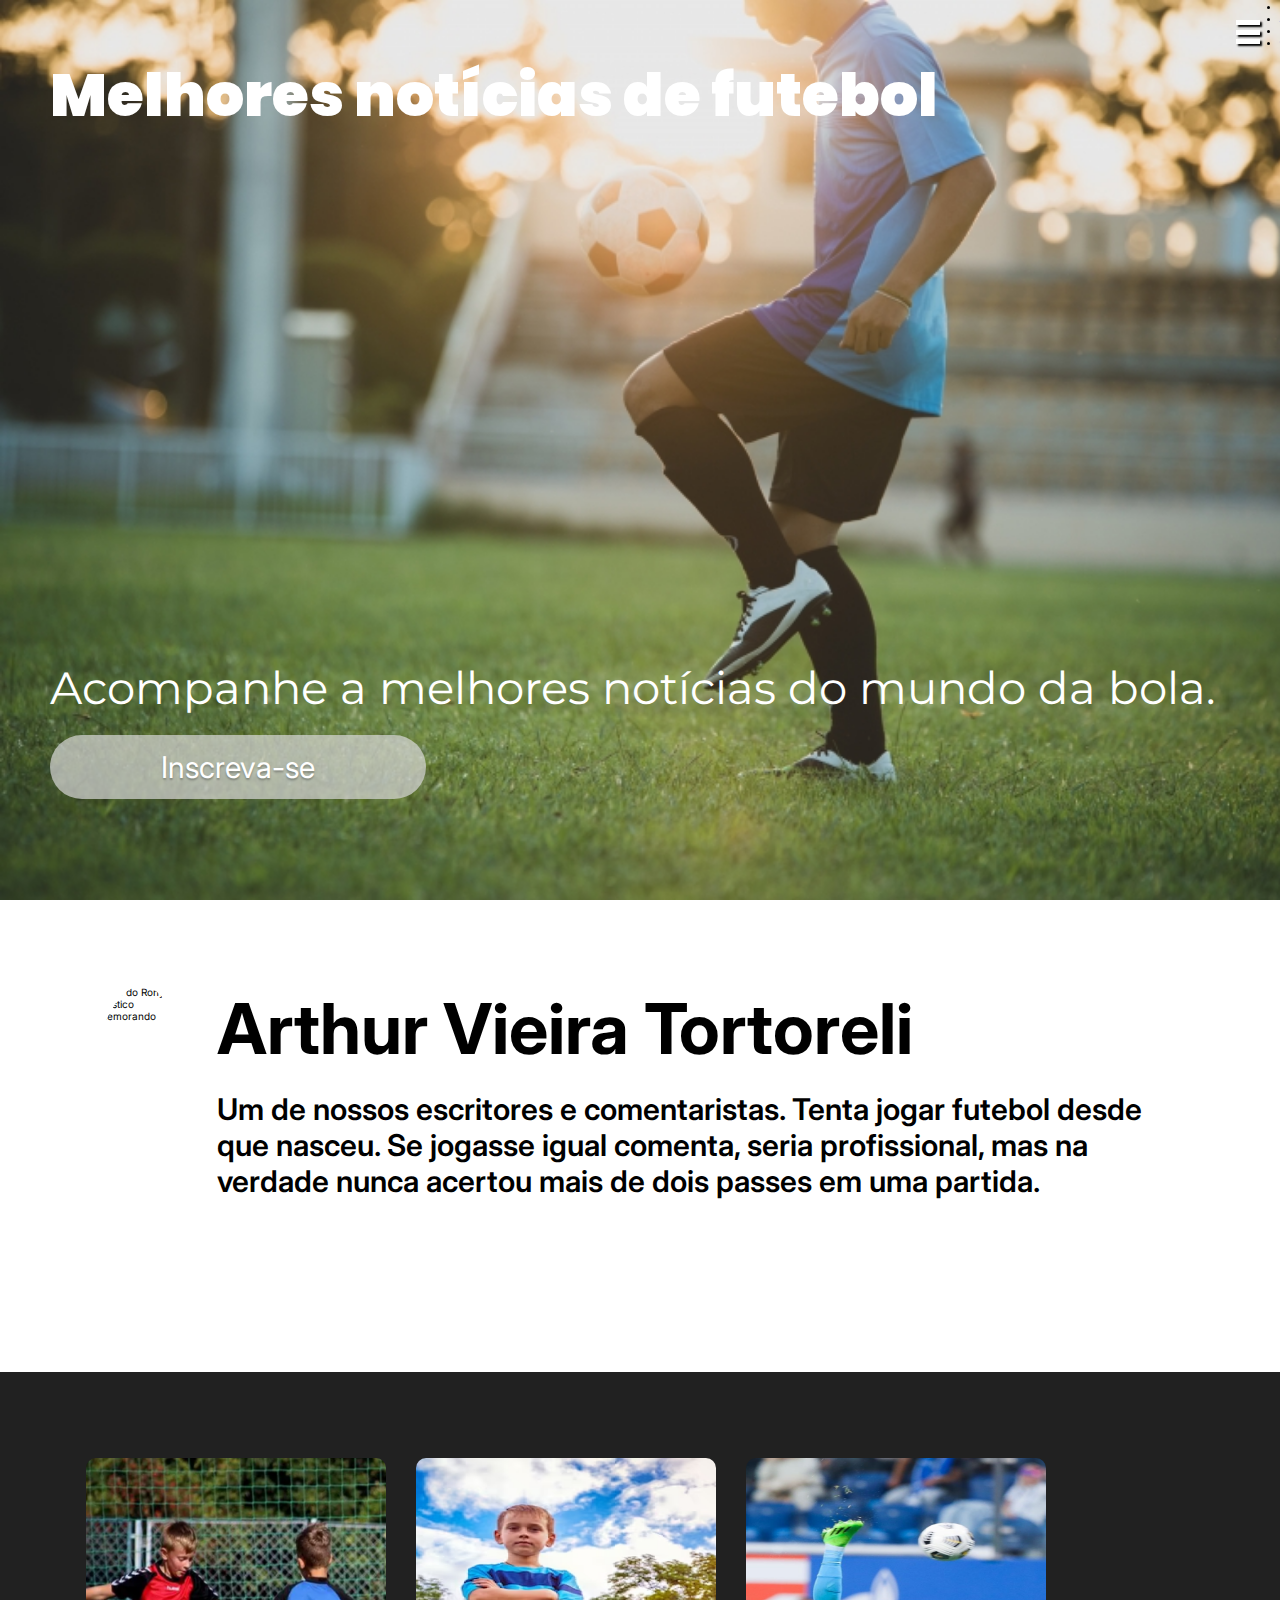
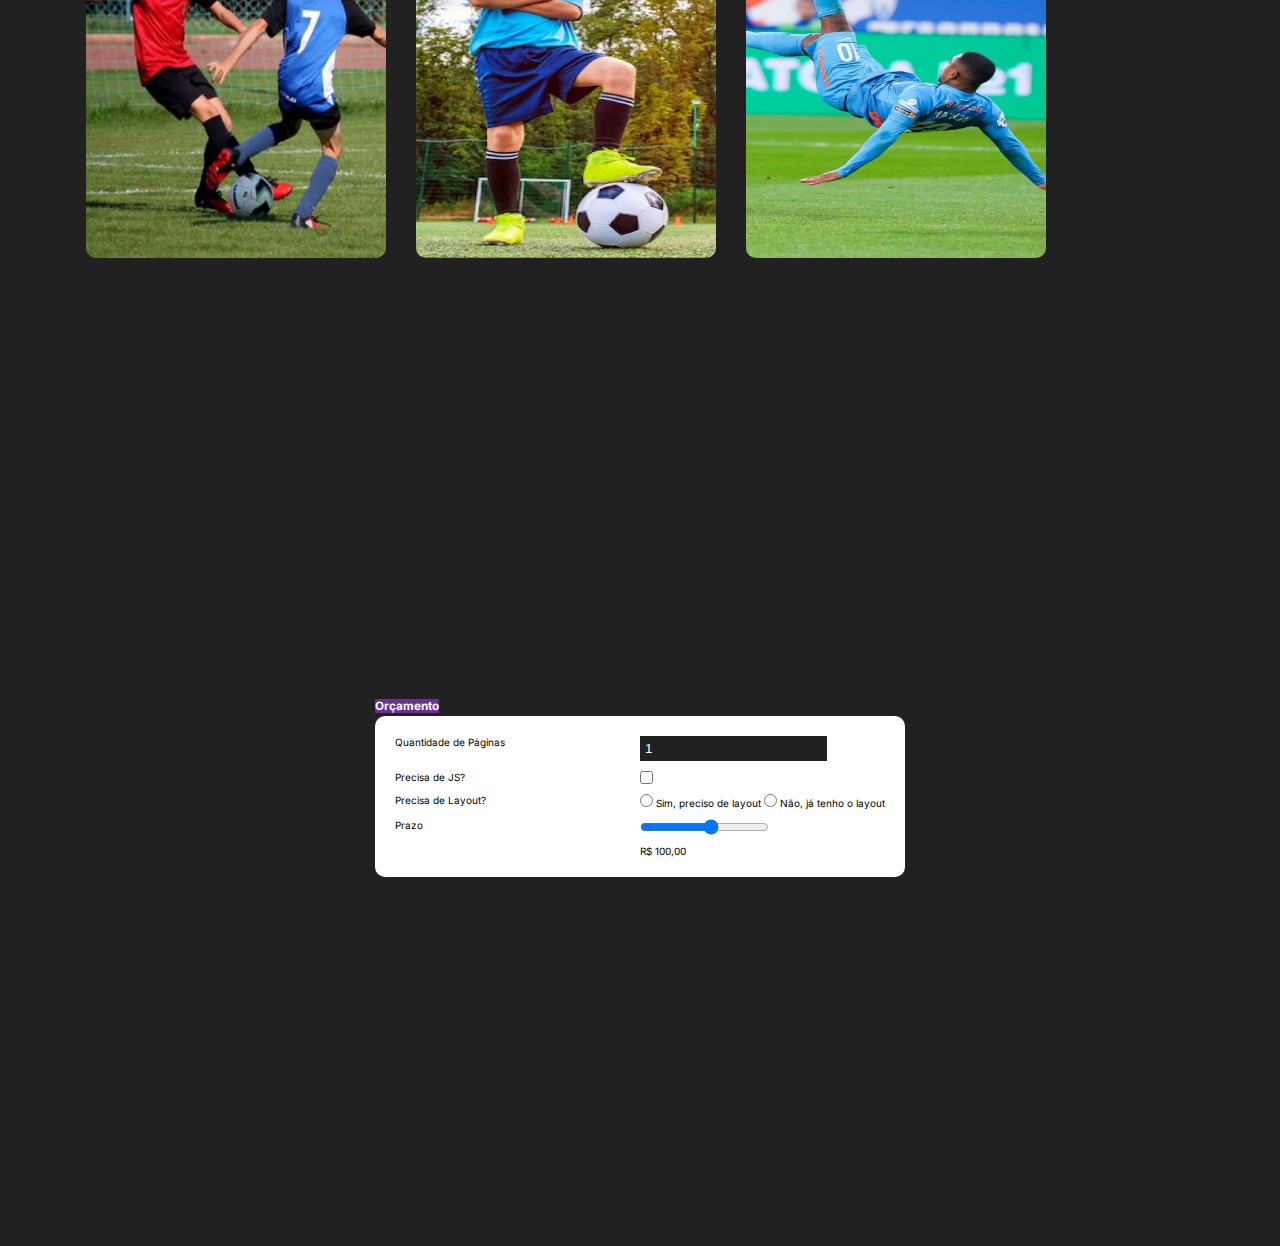
==== index.html @ d0ca71fc "last changes of class" ====
<!DOCTYPE html>
<html lang="en">
<head>
    <meta charset="UTF-8">
    <meta http-equiv="X-UA-Compatible" content="IE=edge">
    <meta name="viewport" content="width=device-width, initial-scale=1.0">
    <title>Futnews</title>
    <link rel="stylesheet" href="./assets/css/style.css"/>
    <link rel="stylesheet" href="https://cdnjs.cloudflare.com/ajax/libs/font-awesome/6.4.0/css/all.min.css" integrity="sha512-iecdLmaskl7CVkqkXNQ/ZH/XLlvWZOJyj7Yy7tcenmpD1ypASozpmT/E0iPtmFIB46ZmdtAc9eNBvH0H/ZpiBw==" crossorigin="anonymous" referrerpolicy="no-referrer" />
</head>
    <body>

        <div class="hamburguer">
            <div class="linha"></div>
            <div class="linha"></div>
            <div class="linha"></div>
        </div>

        <nav class="menu">
            <ul>
                <li>
                    <a href="#">
                        <i class="fa-solid fa-house"></i>
                        Home
                    </a>
                </li>
                <li><a href="#">Apresentação</a></li>
                <li><a href="#">Projetos</a></li>
                <li><a href="#">Orçamento</a></li>
            </ul>
        </nav>

        <header>
            <h1> Melhores notícias de futebol </h1>
            <span> Acompanhe a melhores notícias do mundo da bola. </span>
            <a href="#secao-apresentacao" class="botao">Inscreva-se</a> 
        </header>


        <section id="secao-apresentacao">
            <img
                class="avatar"
                src="https://github.com/ArthurTortoreli.png" 
                alt="Foto do Rony rustico comemorando">
            
            <div id="texto-apresentacao">
                <h2>Arthur Vieira Tortoreli</h2>
                <p> Um de nossos escritores e comentaristas. Tenta
                    jogar futebol desde que nasceu. Se jogasse igual
                    comenta, seria profissional, mas na verdade nunca
                    acertou mais de dois passes em uma partida.</p>
            </div>
        </section>

        <section id="secao-projetos">
            <ul>
                <li class="card">
                    <div class="card-image">
                        <img src="assets/images/EscolinhaDeFutebol.PNG" alt="Meninos disputando uma bola de futebol">
                    </div>
                    <div class="card-info">
                        <h3>Escolinha de Futebol</h3>
                        <h4>Seg a Seg</h4>
                        <p>(11) 11111-1111</p>
                    </div>
                </li>
                <li class="card">
                    <div class="card-image">
                        <img src="assets/images/MeninoComABola.PNG" alt="">
                    </div>
                    <div class="card-info">
                        <h3></h3>
                        <h4></h4>
                        <p></p>
                    </div>
                </li>
                <li class="card">
                    <div class="card-image">
                        <img src="assets/images/Bicycle.PNG" alt="">
                    </div>
                    <div class="card-info">
                        <h3></h3>
                        <h4></h4>
                        <p></p>
                    </div>
                </li>
            </ul>
        </section>

        <section id="secao-orcamento">
            <form action="">
                <h3>Orçamento</h3>

                <label for="qtde">Quantidade de Páginas</label>
                <input type="number" id="qtde" min="1" value="1">

                <label for="js">Precisa de JS?</label>
                <input type="checkbox" id="js">

                <label for="layout">Precisa de Layout?</label>
                <div>
                    <input type="radio" id="layout_sim" name="layout">
                    <label for="layout_sim">Sim, preciso de layout</label>

                    <input type="radio" id="layout_nao" name="layout">
                    <label for="layout_nao">Não, já tenho o layout</label>
                </div>

                <label for="prazo" id="label_prazo">Prazo</label>
                <input type="range" id="prazo" min="1" max="10">

                <output id="output">R$ 100,00</output>
            </form>
        </section>

        <script src="./assets/js/script.js"></script>
        <script src="./assets/js/menu.js"></script>
    </body>
</html>
---- assets/css/style.css ----
@import url('https://fonts.googleapis.com/css2?family=Montserrat&family=Poppins:wght@900&display=swap');
@import url('https://fonts.googleapis.com/css2?family=Inter:wght@600;700&display=swap');

* {
    margin: 0;
    padding: 0;
    box-sizing: border-box;
}

:root{
    font-size: 62.5%; /*10px / 16px */
    --font-default: 'Inter';
    --font-header: 'Poppins';
    --font-span: 'Montserrat';
    --color-default: #FFF;
    --color-secundary: #00000040;
    --color-button: #d9d9d9b3;
}

html {
    scroll-behavior: smooth;
}

body {
    font-family: var(--font-default);
}

.hamburguer {
    display: flex;
    flex-direction: column;
    justify-content: space-between;
    height: 2.4rem;
    width: 2.4rem;
    position: fixed;
    right: 2rem;
    top: 2rem;
    z-index: 10;
    cursor: pointer;
}

.linha {
    height: .5rem;
    width: 100%;
    background-color: #FFF;
    box-shadow: 2px 2px 2px #000;
}

.menu{
    height: 100vh;
    width: 20rem;
    position: fixed;
    right: -20rem;
    background-color: #FFF;
    z-index: 9;
    transition: right 1s;
}

.show-menu {
    right: 0;
}

header {
    display: flex; /*flexbox*/
    flex-direction: column;
    align-items: flex-start;
    gap: 2rem;
    /*justify-content: space-around;*/ /*Extra*/
    height: 100vh;
    background-image: url('../images/BackGround_MeninoJogandoBola.PNG');
    background-size: cover;
    color: var(--color-default);
    /* shorthand */
    padding: 5rem 5rem;
}

h2, p {
    font-family: var(--font-default);
}

h1 {
    font-family: var(--font-header);
    font-weight: 900;
    font-size: 6rem;
}

h2 {
    font-weight: 700;
    font-size: 7rem;
}

p {
    font-weight: 600;
    font-size: 3rem;
}

span {
    margin-top: 50rem;
    font-family: var(--font-span);
    font-size: 4.5rem;
}

.botao {
    padding: 1.4rem 11.1rem;
    background: var(--color-button);
    border-radius: 4rem;
    font-family: 'Inter';
    font-size: 3rem;
    color: var(--color-default);
    text-shadow: 0 0.2rem 0.2rem var(--color-secundary);
    text-decoration: none;
}

section {
    display: flex;
    gap: 2rem;
    padding: 8.6rem;
}

.avatar {
    border-radius: 50%;
    width: 300px;
    height: 300px;
    animation: zoom 5s ease-in-out;
}

@keyframes zoom {
    0%{
        transform: scale(1.3); 
    }
    100%{
        transform: scale(1); 
    }
}

#texto-apresentacao {
    display: flex;
    flex-direction: column;
    align-items: flex-start;
    gap: 2rem;
}

#secao-projetos{
    background-color: #212121;
    color: var(--color-default);
}

#secao-projetos ul{
    display: flex;
    gap: 3rem;
    justify-content: space-around;
    list-style: none;
}

.card{
    position: relative;
    cursor: pointer;
}

.card:hover .card-image{
    opacity: .2;
}

.card:hover .card-info{
    opacity: 1;
    bottom: 20%;
}

.card-image img {
    height: 400px;
    width: 300px;
    border-radius: 10px;
}

.card-info {
    position: absolute;
    bottom: 0;
    opacity: 0;
    transition: opacity .5s ease-in-out, bottom .5s;
}

#secao-orcamento {
    display: flex;
    justify-content: center;
    align-items: center;
    height: 100vh;
    background-color: #212121;
}

#secao-orcamento form {
    display: grid;
    grid-template-columns: repeat(2, 1fr);
    justify-items: start;
    row-gap: 1rem;
    padding: 2rem;
    background-color: #FFF;
    border-radius: 10px;
    position: relative;
}

#secao-orcamento output{
    grid-column: 2;
}

#secao-orcamento h3 {
    position: absolute;
    top: -10%;
    background-color: #6A3093;
    color: #FFF;
}

input[type=number]{
    padding: .5rem;
    background-color: #212121;
    color: #FFF;
    border: none;
}
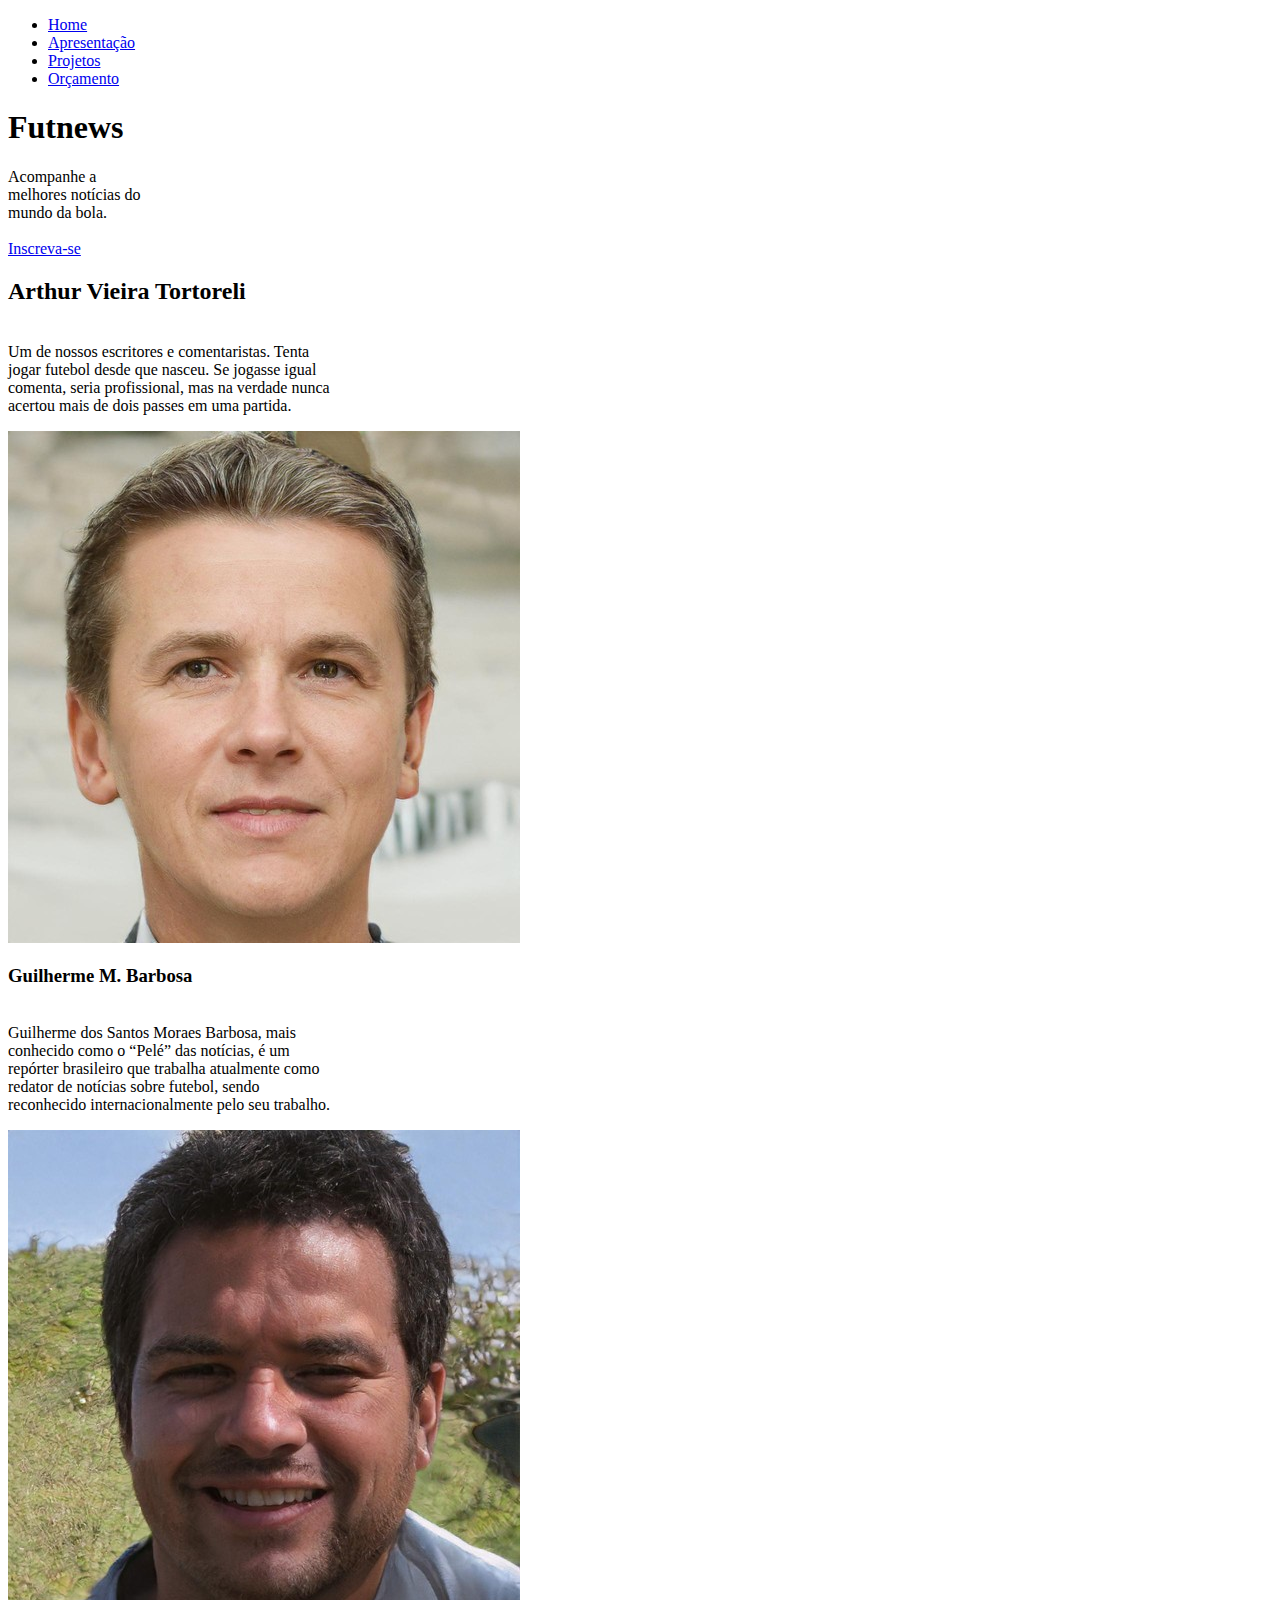
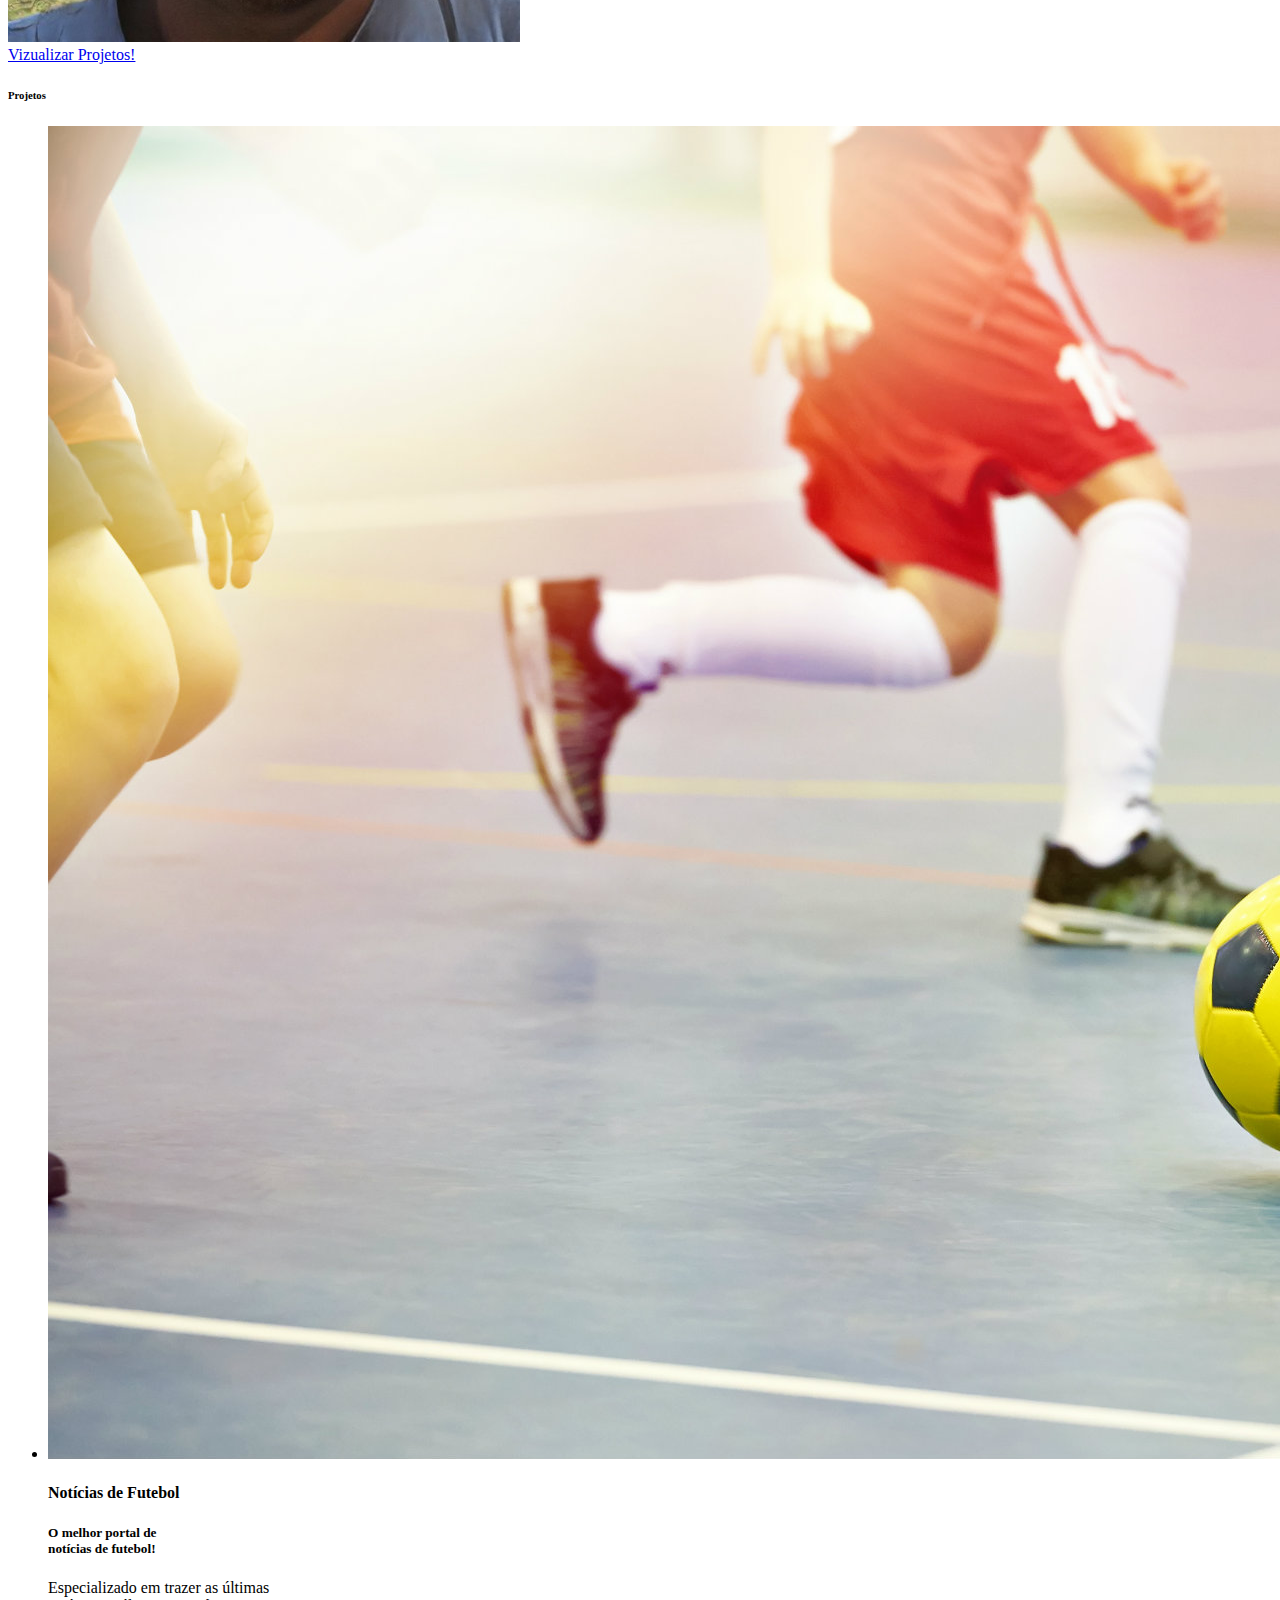
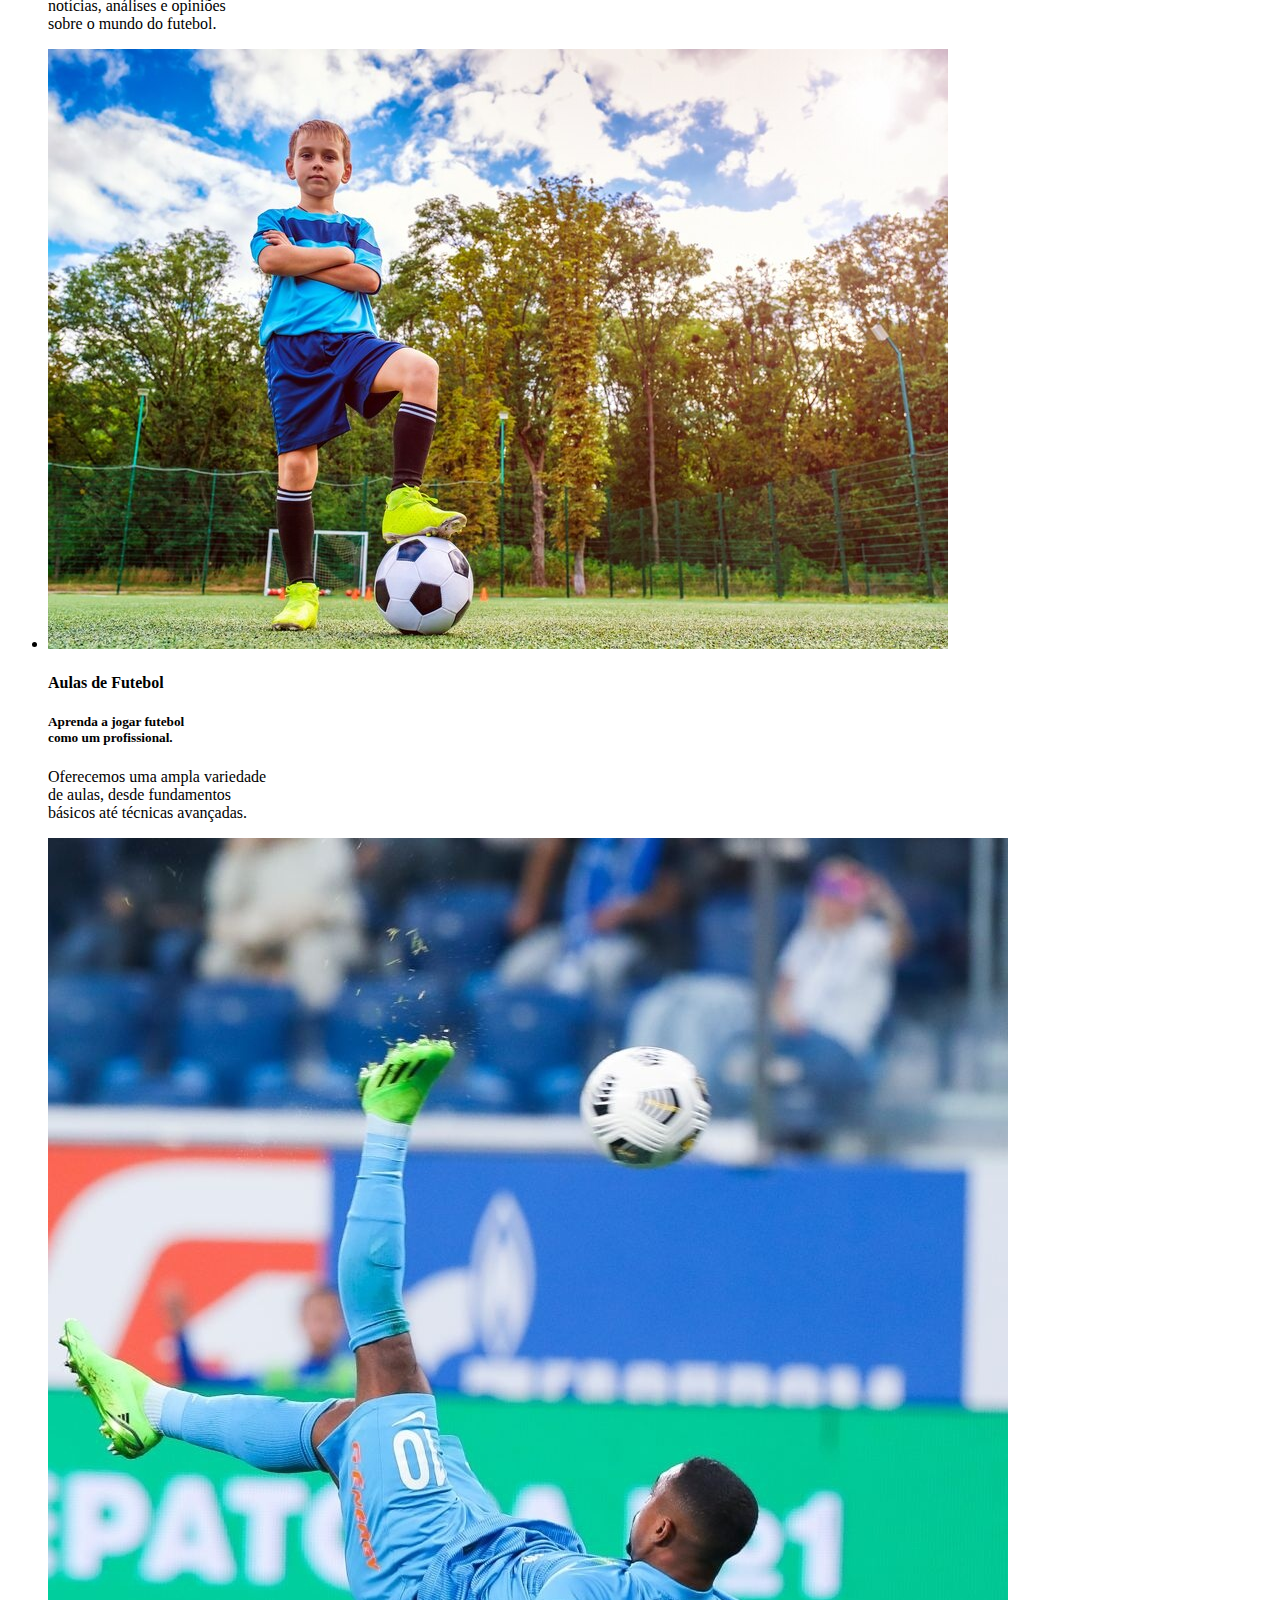
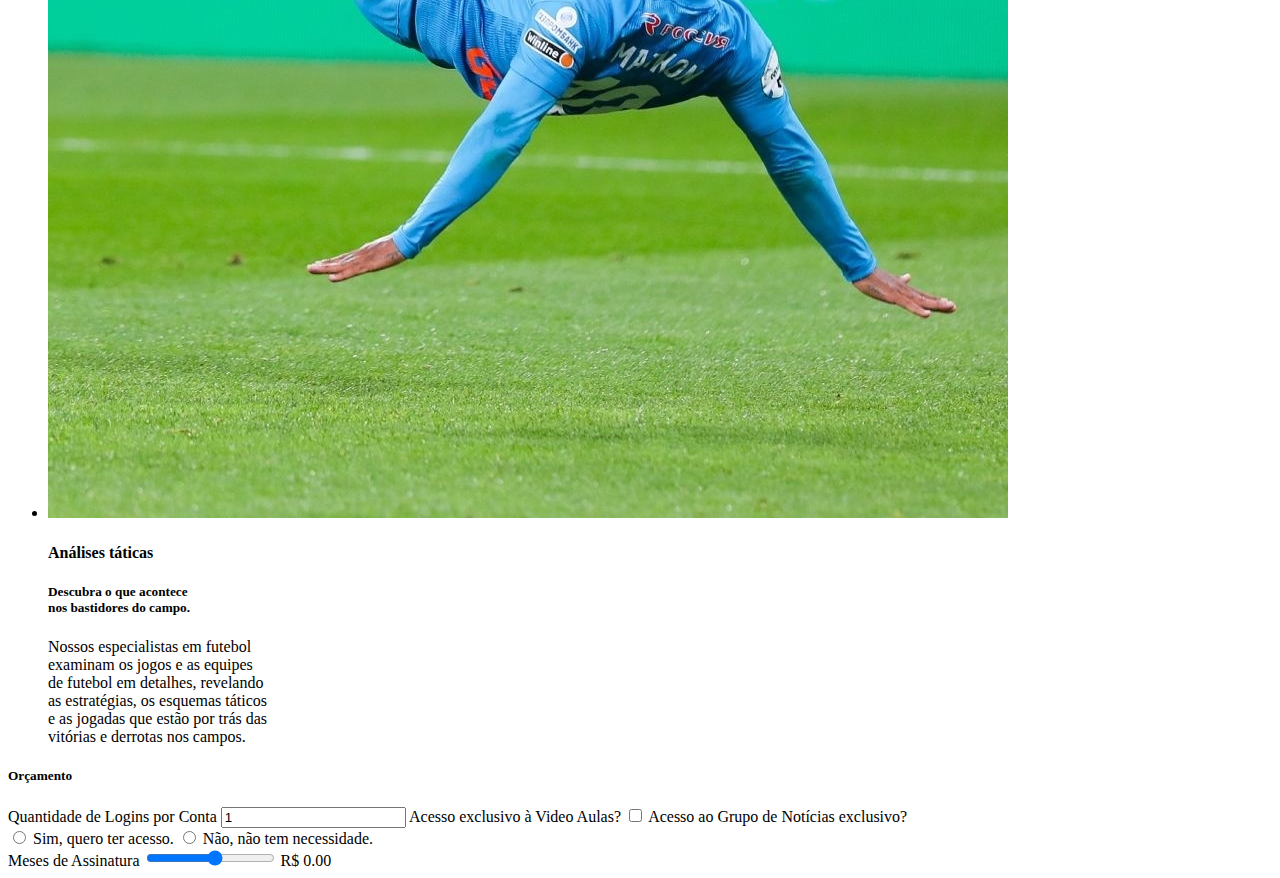
==== commit 5dc1e705: "orçamento arrumado" ====
--- a/index.html
+++ b/index.html
@@ -5,115 +5,152 @@
     <meta http-equiv="X-UA-Compatible" content="IE=edge">
     <meta name="viewport" content="width=device-width, initial-scale=1.0">
     <title>Futnews</title>
-    <link rel="stylesheet" href="./assets/css/style.css"/>
-    <link rel="stylesheet" href="https://cdnjs.cloudflare.com/ajax/libs/font-awesome/6.4.0/css/all.min.css" integrity="sha512-iecdLmaskl7CVkqkXNQ/ZH/XLlvWZOJyj7Yy7tcenmpD1ypASozpmT/E0iPtmFIB46ZmdtAc9eNBvH0H/ZpiBw==" crossorigin="anonymous" referrerpolicy="no-referrer" />
+    <link rel= "stylesheet" href="./assets/CSS/style.css">
 </head>
+
     <body>
 
-        <div class="hamburguer">
-            <div class="linha"></div>
-            <div class="linha"></div>
-            <div class="linha"></div>
-        </div>
-
-        <nav class="menu">
-            <ul>
+        <nav>
+            <div id="hamburguer">
+                <div class="linha"></div>
+                <div class="linha"></div>
+                <div class="linha"></div>
+            </div>
+    
+            <ul id="menu">
                 <li>
-                    <a href="#">
+                    <a href="#secao-home">
                         <i class="fa-solid fa-house"></i>
                         Home
                     </a>
                 </li>
-                <li><a href="#">Apresentação</a></li>
-                <li><a href="#">Projetos</a></li>
-                <li><a href="#">Orçamento</a></li>
+                <li>
+                    <a href="#secao-apresentacao">
+                        <i class="fa-solid fa-user"></i>
+                        Apresentação
+                    </a>
+                </li>
+                <li>
+                    <a href="#secao-projetos">
+                        <i class="fa-solid fa-code"></i>
+                        Projetos
+                    </a>
+                </li>
+                <li>
+                    <a href="#secao-orcamento">
+                        <i class="fa-solid fa-money-bill"></i>
+                        Orçamento
+                    </a>
+                </li>
             </ul>
         </nav>
 
-        <header>
-            <h1> Melhores notícias de futebol </h1>
-            <span> Acompanhe a melhores notícias do mundo da bola. </span>
+        <header id="secao-home">
+            <h1> Futnews </h1>
+            <span> Acompanhe a<br>melhores notícias do<br>mundo da bola.<br><br> </span>
             <a href="#secao-apresentacao" class="botao">Inscreva-se</a> 
         </header>
+        
+        <section id="secao-apresentacao">
+            <div id="perfil_texto">
+                    <div id="texto-apresentacao">
+                        <h2> Arthur Vieira Tortoreli </h2>
+                        <p> <br>Um de nossos escritores e comentaristas. Tenta<br>
+                            jogar futebol desde que nasceu. Se jogasse igual<br>
+                            comenta, seria profissional, mas na verdade nunca<br>
+                            acertou mais de dois passes em uma partida.</p>
+                        </div>
+                        <img class="perfil" src="./assets/images/Arthur.jpg" alt="perfil_arthur">
+                    </div>
+                    <div id="perfil_texto">
+                        <div>
+                    <h3> Guilherme M. Barbosa </h3>
+                    <p> <br>Guilherme dos Santos Moraes Barbosa, mais<br>
+                        conhecido como o “Pelé” das notícias, é um<br>
+                        repórter brasileiro que trabalha atualmente como<br>
+                        redator de notícias sobre futebol, sendo<br>
+                        reconhecido internacionalmente pelo seu trabalho.</p>
+                    </div>
+                <img class="perfil" src="./assets/images/guilherme.jpg" alt="perfil_gui">
+                </div>
+                <a href="#secao-projetos" class="botao-projetos">Vizualizar Projetos!</a>
+            </section>
 
+            <section id="secao-projetos">
+            <div id="projetos_texto">
+                <h6>
+                    Projetos
+                </h6>
+                
+                <ul>
+                    <li class="card">
+                        <div class="card-image"><img src="./assets/images/atividades-recreativas.jpg" alt="meninos_jogando"></div>
+                        <div class="card-info">
+                            <h4>Notícias de Futebol</h4>
+                            <h5>O melhor portal de<br>
+                                notícias de futebol!</h5>
+                                <p>Especializado em trazer as últimas <br>
+                                    notícias, análises e opiniões<br>
+                                    sobre o mundo do futebol.</p>
+                                </div>
+                            </li>
+                            <li class="card">
+                                <div class="card-image"><img src="./assets/images/crianca-em-roupas-esportivas.jpg" alt="criança_marrenta"></div>
+                        <div class="card-info">
+                            <h4>Aulas de Futebol</h4>
+                            <h5>Aprenda a jogar futebol<br>
+                                como um profissional.</h5>
+                                <p>Oferecemos uma ampla variedade<br>
+                                    de aulas, desde fundamentos<br>
+                                    básicos até técnicas avançadas.</p>
+                                </div>
+                            </li>
+                    <li class="card">
+                        <div class="card-image"><img src="./assets/images/malcom-acerta-bicicleta.jpg" alt="bicicleta"></div>
+                        <div class="card-info">
+                            <h4>Análises táticas</h4>
+                            <h5>Descubra o que acontece<br>
+                                nos bastidores do campo.</h5>
+                                <p>Nossos especialistas em futebol<br>
+                                examinam os jogos e as equipes<br>
+                                de futebol em detalhes, revelando<br>
+                                as estratégias, os esquemas táticos<br>
+                                e as jogadas que estão por trás das<br>
+                                vitórias e derrotas nos campos.</p>
+                        </div>
+                    </li>
+                </ul>
+            </div>
+            </section>
+        
+            <section id="secao-orcamento">
+                <h5>Orçamento</h5>
+                <form action="">
+                    
+                    <label for="qtde">Quantidade de Logins por Conta</label>
+                    <input type="number" id="qtde" min="1" value="1">
+                    
+                    <label for="js">Acesso exclusivo à Video Aulas?</label>
+                    <input type="checkbox" id="js">
+                    
+                    <label for="layout">Acesso ao Grupo de Notícias exclusivo?</label>
+                    <div>
+                        <input type="radio" id="layout_sim" name="layout">
+                        <label for="layout_sim">Sim, quero ter acesso.</label>
+                        
+                        <input type="radio" id="layout_nao" name="layout">
+                        <label for="layout_nao">Não, não tem necessidade.</label>
+                    </div>
 
-        <section id="secao-apresentacao">
-            <img
-                class="avatar"
-                src="https://github.com/ArthurTortoreli.png" 
-                alt="Foto do Rony rustico comemorando">
+                    <label for="prazo" id="label_prazo">Meses de Assinatura</label>
+                    <input type="range" id="prazo" min="1" max="12">
+                    
+                    <output id="output">R$ 0.00</output>
+                </form>
+            </section>
             
-            <div id="texto-apresentacao">
-                <h2>Arthur Vieira Tortoreli</h2>
-                <p> Um de nossos escritores e comentaristas. Tenta
-                    jogar futebol desde que nasceu. Se jogasse igual
-                    comenta, seria profissional, mas na verdade nunca
-                    acertou mais de dois passes em uma partida.</p>
-            </div>
-        </section>
-
-        <section id="secao-projetos">
-            <ul>
-                <li class="card">
-                    <div class="card-image">
-                        <img src="assets/images/EscolinhaDeFutebol.PNG" alt="Meninos disputando uma bola de futebol">
-                    </div>
-                    <div class="card-info">
-                        <h3>Escolinha de Futebol</h3>
-                        <h4>Seg a Seg</h4>
-                        <p>(11) 11111-1111</p>
-                    </div>
-                </li>
-                <li class="card">
-                    <div class="card-image">
-                        <img src="assets/images/MeninoComABola.PNG" alt="">
-                    </div>
-                    <div class="card-info">
-                        <h3></h3>
-                        <h4></h4>
-                        <p></p>
-                    </div>
-                </li>
-                <li class="card">
-                    <div class="card-image">
-                        <img src="assets/images/Bicycle.PNG" alt="">
-                    </div>
-                    <div class="card-info">
-                        <h3></h3>
-                        <h4></h4>
-                        <p></p>
-                    </div>
-                </li>
-            </ul>
-        </section>
-
-        <section id="secao-orcamento">
-            <form action="">
-                <h3>Orçamento</h3>
-
-                <label for="qtde">Quantidade de Páginas</label>
-                <input type="number" id="qtde" min="1" value="1">
-
-                <label for="js">Precisa de JS?</label>
-                <input type="checkbox" id="js">
-
-                <label for="layout">Precisa de Layout?</label>
-                <div>
-                    <input type="radio" id="layout_sim" name="layout">
-                    <label for="layout_sim">Sim, preciso de layout</label>
-
-                    <input type="radio" id="layout_nao" name="layout">
-                    <label for="layout_nao">Não, já tenho o layout</label>
-                </div>
-
-                <label for="prazo" id="label_prazo">Prazo</label>
-                <input type="range" id="prazo" min="1" max="10">
-
-                <output id="output">R$ 100,00</output>
-            </form>
-        </section>
-
         <script src="./assets/js/script.js"></script>
         <script src="./assets/js/menu.js"></script>
-    </body>
-</html>+        </body>
+
+        </html>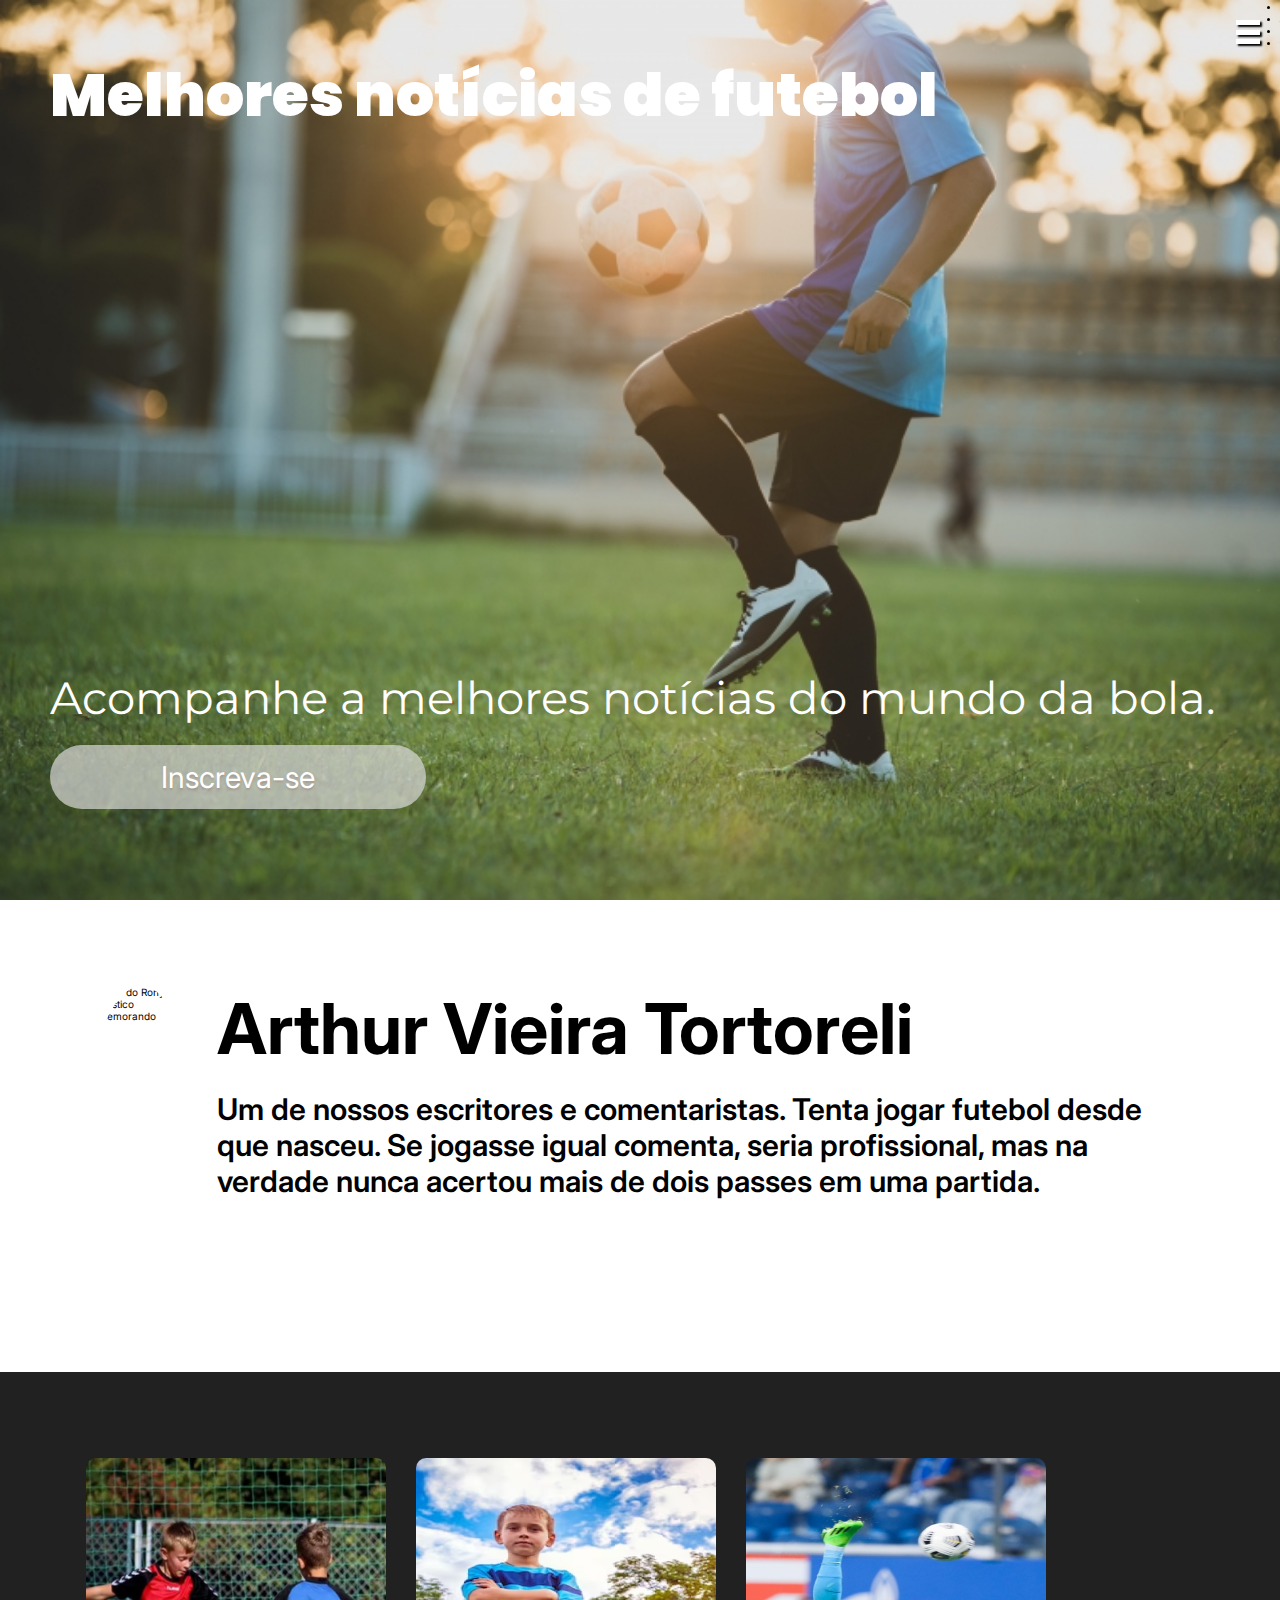
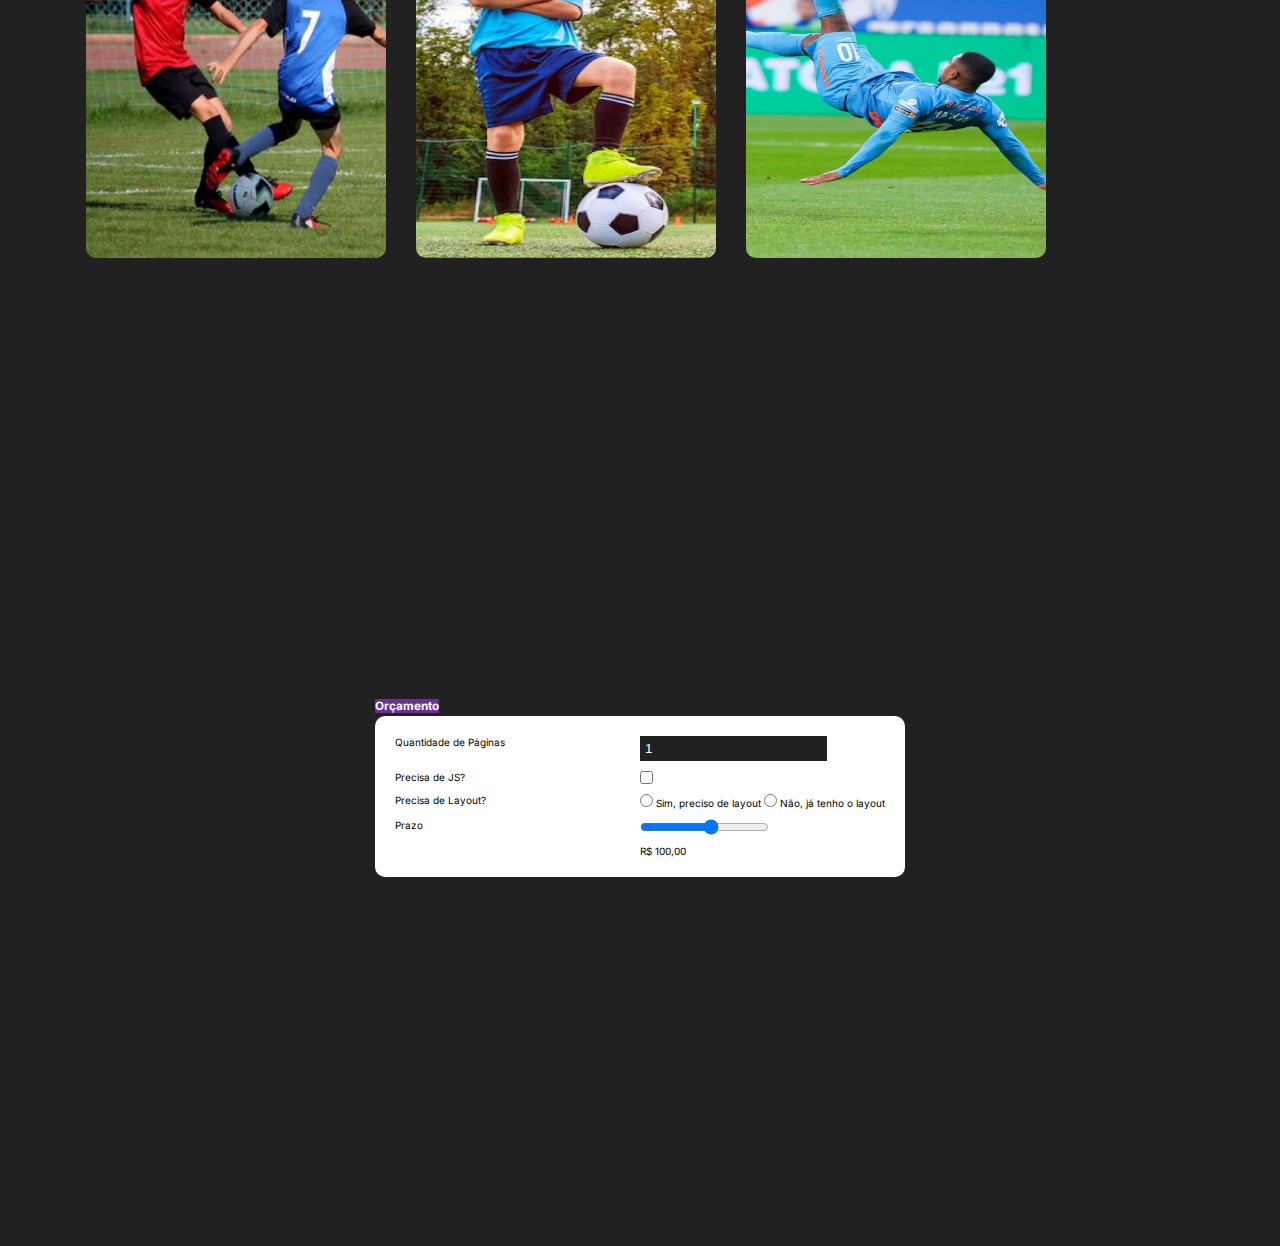
==== commit 03c2ed9f: "Commiting for a noob" ====
--- a/index.html
+++ b/index.html
@@ -5,152 +5,115 @@
     <meta http-equiv="X-UA-Compatible" content="IE=edge">
     <meta name="viewport" content="width=device-width, initial-scale=1.0">
     <title>Futnews</title>
-    <link rel= "stylesheet" href="./assets/CSS/style.css">
+    <link rel="stylesheet" href="./assets/css/style.css"/>
+    <link rel="stylesheet" href="https://cdnjs.cloudflare.com/ajax/libs/font-awesome/6.4.0/css/all.min.css" integrity="sha512-iecdLmaskl7CVkqkXNQ/ZH/XLlvWZOJyj7Yy7tcenmpD1ypASozpmT/E0iPtmFIB46ZmdtAc9eNBvH0H/ZpiBw==" crossorigin="anonymous" referrerpolicy="no-referrer" />
 </head>
-
     <body>
 
-        <nav>
-            <div id="hamburguer">
-                <div class="linha"></div>
-                <div class="linha"></div>
-                <div class="linha"></div>
-            </div>
-    
-            <ul id="menu">
+        <div class="hamburguer">
+            <div class="linha"></div>
+            <div class="linha"></div>
+            <div class="linha"></div>
+        </div>
+
+        <nav class="menu">
+            <ul>
                 <li>
-                    <a href="#secao-home">
+                    <a href="#">
                         <i class="fa-solid fa-house"></i>
                         Home
                     </a>
                 </li>
-                <li>
-                    <a href="#secao-apresentacao">
-                        <i class="fa-solid fa-user"></i>
-                        Apresentação
-                    </a>
-                </li>
-                <li>
-                    <a href="#secao-projetos">
-                        <i class="fa-solid fa-code"></i>
-                        Projetos
-                    </a>
-                </li>
-                <li>
-                    <a href="#secao-orcamento">
-                        <i class="fa-solid fa-money-bill"></i>
-                        Orçamento
-                    </a>
-                </li>
+                <li><a href="#">Apresentação</a></li>
+                <li><a href="#">Projetos</a></li>
+                <li><a href="#">Orçamento</a></li>
             </ul>
         </nav>
 
-        <header id="secao-home">
-            <h1> Futnews </h1>
-            <span> Acompanhe a<br>melhores notícias do<br>mundo da bola.<br><br> </span>
+        <header>
+            <h1> Melhores notícias de futebol </h1>
+            <span> Acompanhe a melhores notícias do mundo da bola. </span>
             <a href="#secao-apresentacao" class="botao">Inscreva-se</a> 
         </header>
-        
+
+
         <section id="secao-apresentacao">
-            <div id="perfil_texto">
-                    <div id="texto-apresentacao">
-                        <h2> Arthur Vieira Tortoreli </h2>
-                        <p> <br>Um de nossos escritores e comentaristas. Tenta<br>
-                            jogar futebol desde que nasceu. Se jogasse igual<br>
-                            comenta, seria profissional, mas na verdade nunca<br>
-                            acertou mais de dois passes em uma partida.</p>
-                        </div>
-                        <img class="perfil" src="./assets/images/Arthur.jpg" alt="perfil_arthur">
+            <img
+                class="avatar large-only"
+                src="https://github.com/ArthurTortoreli.png" 
+                alt="Foto do Rony rustico comemorando">
+            
+            <div id="texto-apresentacao">
+                <h2>Arthur Vieira Tortoreli</h2>
+                <p> Um de nossos escritores e comentaristas. Tenta
+                    jogar futebol desde que nasceu. Se jogasse igual
+                    comenta, seria profissional, mas na verdade nunca
+                    acertou mais de dois passes em uma partida.</p>
+            </div>
+        </section>
+
+        <section id="secao-projetos">
+            <ul>
+                <li class="card">
+                    <div class="card-image">
+                        <img src="assets/images/EscolinhaDeFutebol.PNG" alt="Meninos disputando uma bola de futebol">
                     </div>
-                    <div id="perfil_texto">
-                        <div>
-                    <h3> Guilherme M. Barbosa </h3>
-                    <p> <br>Guilherme dos Santos Moraes Barbosa, mais<br>
-                        conhecido como o “Pelé” das notícias, é um<br>
-                        repórter brasileiro que trabalha atualmente como<br>
-                        redator de notícias sobre futebol, sendo<br>
-                        reconhecido internacionalmente pelo seu trabalho.</p>
+                    <div class="card-info">
+                        <h3>Escolinha de Futebol</h3>
+                        <h4>Seg a Seg</h4>
+                        <p>(11) 11111-1111</p>
                     </div>
-                <img class="perfil" src="./assets/images/guilherme.jpg" alt="perfil_gui">
+                </li>
+                <li class="card">
+                    <div class="card-image">
+                        <img src="assets/images/MeninoComABola.PNG" alt="">
+                    </div>
+                    <div class="card-info">
+                        <h3></h3>
+                        <h4></h4>
+                        <p></p>
+                    </div>
+                </li>
+                <li class="card">
+                    <div class="card-image">
+                        <img src="assets/images/Bicycle.PNG" alt="">
+                    </div>
+                    <div class="card-info">
+                        <h3></h3>
+                        <h4></h4>
+                        <p></p>
+                    </div>
+                </li>
+            </ul>
+        </section>
+
+        <section id="secao-orcamento">
+            <form action="">
+                <h3>Orçamento</h3>
+
+                <label for="qtde">Quantidade de Páginas</label>
+                <input type="number" id="qtde" min="1" value="1">
+
+                <label for="js">Precisa de JS?</label>
+                <input type="checkbox" id="js">
+
+                <label for="layout">Precisa de Layout?</label>
+                <div>
+                    <input type="radio" id="layout_sim" name="layout">
+                    <label for="layout_sim">Sim, preciso de layout</label>
+
+                    <input type="radio" id="layout_nao" name="layout">
+                    <label for="layout_nao">Não, já tenho o layout</label>
                 </div>
-                <a href="#secao-projetos" class="botao-projetos">Vizualizar Projetos!</a>
-            </section>
 
-            <section id="secao-projetos">
-            <div id="projetos_texto">
-                <h6>
-                    Projetos
-                </h6>
-                
-                <ul>
-                    <li class="card">
-                        <div class="card-image"><img src="./assets/images/atividades-recreativas.jpg" alt="meninos_jogando"></div>
-                        <div class="card-info">
-                            <h4>Notícias de Futebol</h4>
-                            <h5>O melhor portal de<br>
-                                notícias de futebol!</h5>
-                                <p>Especializado em trazer as últimas <br>
-                                    notícias, análises e opiniões<br>
-                                    sobre o mundo do futebol.</p>
-                                </div>
-                            </li>
-                            <li class="card">
-                                <div class="card-image"><img src="./assets/images/crianca-em-roupas-esportivas.jpg" alt="criança_marrenta"></div>
-                        <div class="card-info">
-                            <h4>Aulas de Futebol</h4>
-                            <h5>Aprenda a jogar futebol<br>
-                                como um profissional.</h5>
-                                <p>Oferecemos uma ampla variedade<br>
-                                    de aulas, desde fundamentos<br>
-                                    básicos até técnicas avançadas.</p>
-                                </div>
-                            </li>
-                    <li class="card">
-                        <div class="card-image"><img src="./assets/images/malcom-acerta-bicicleta.jpg" alt="bicicleta"></div>
-                        <div class="card-info">
-                            <h4>Análises táticas</h4>
-                            <h5>Descubra o que acontece<br>
-                                nos bastidores do campo.</h5>
-                                <p>Nossos especialistas em futebol<br>
-                                examinam os jogos e as equipes<br>
-                                de futebol em detalhes, revelando<br>
-                                as estratégias, os esquemas táticos<br>
-                                e as jogadas que estão por trás das<br>
-                                vitórias e derrotas nos campos.</p>
-                        </div>
-                    </li>
-                </ul>
-            </div>
-            </section>
-        
-            <section id="secao-orcamento">
-                <h5>Orçamento</h5>
-                <form action="">
-                    
-                    <label for="qtde">Quantidade de Logins por Conta</label>
-                    <input type="number" id="qtde" min="1" value="1">
-                    
-                    <label for="js">Acesso exclusivo à Video Aulas?</label>
-                    <input type="checkbox" id="js">
-                    
-                    <label for="layout">Acesso ao Grupo de Notícias exclusivo?</label>
-                    <div>
-                        <input type="radio" id="layout_sim" name="layout">
-                        <label for="layout_sim">Sim, quero ter acesso.</label>
-                        
-                        <input type="radio" id="layout_nao" name="layout">
-                        <label for="layout_nao">Não, não tem necessidade.</label>
-                    </div>
+                <label for="prazo" id="label_prazo">Prazo</label>
+                <input type="range" id="prazo" min="1" max="10">
 
-                    <label for="prazo" id="label_prazo">Meses de Assinatura</label>
-                    <input type="range" id="prazo" min="1" max="12">
-                    
-                    <output id="output">R$ 0.00</output>
-                </form>
-            </section>
-            
+                <output id="output">R$ 100,00</output>
+            </form>
+        </section>
+
         <script src="./assets/js/script.js"></script>
         <script src="./assets/js/menu.js"></script>
-        </body>
-
-        </html>+    </body>
+</html>--- a/assets/css/style.css
+++ b/assets/css/style.css
@@ -0,0 +1,232 @@
+@import url('https://fonts.googleapis.com/css2?family=Montserrat&family=Poppins:wght@900&display=swap');
+@import url('https://fonts.googleapis.com/css2?family=Inter:wght@600;700&display=swap');
+
+* {
+    margin: 0;
+    padding: 0;
+    box-sizing: border-box;
+}
+
+:root{
+    font-size: 62.5%; /*10px / 16px */
+    --font-default: 'Inter';
+    --font-header: 'Poppins';
+    --font-span: 'Montserrat';
+    --color-default: #FFF;
+    --color-secundary: #944e4e40;
+    --color-button: #d9d9d9b3;
+}
+
+html {
+    scroll-behavior: smooth;
+}
+
+body {
+    font-family: var(--font-default);
+}
+
+.hamburguer {
+    display: flex;
+    flex-direction: column;
+    justify-content: space-between;
+    height: 2.4rem;
+    width: 2.4rem;
+    position: fixed;
+    right: 2rem;
+    top: 2rem;
+    z-index: 10;
+    cursor: pointer;
+}
+
+.linha {
+    height: .5rem;
+    width: 100%;
+    background-color: #FFF;
+    box-shadow: 2px 2px 2px #000;
+}
+
+.menu{
+    height: 100vh;
+    width: 20rem;
+    position: fixed;
+    right: -20rem;
+    background-color: #FFF;
+    z-index: 9;
+    transition: right 1s;
+}
+
+.show-menu {
+    right: 0;
+}
+
+header {
+    display: flex; /*flexbox*/
+    flex-direction: column;
+    align-items: flex-start;
+    gap: 2rem;
+    /*justify-content: space-around;*/ /*Extra*/
+    height: 100vh;
+    background-image: url('../images/BackGround_MeninoJogandoBola.PNG');
+    background-size: cover;
+    color: var(--color-default);
+    /* shorthand */
+    padding: 5rem 5rem;
+}
+
+h2, p {
+    font-family: var(--font-default);
+}
+
+h1 {
+    font-family: var(--font-header);
+    font-weight: 900;
+    font-size: clamp(3rem, 5vw, 6rem);
+    margin-bottom: 1rem;
+}
+
+h2 {
+    font-weight: 700;
+    font-size: 7rem;
+}
+
+p {
+    font-weight: 600;
+    font-size: 3rem;
+}
+
+span {
+    margin-top: 50rem;
+    font-family: var(--font-span);
+    font-size: 4.5rem;
+}
+
+.botao {
+    padding: 1.4rem 11.1rem;
+    background: var(--color-button);
+    border-radius: 4rem;
+    font-family: 'Inter';
+    font-size: 3rem;
+    color: var(--color-default);
+    text-shadow: 0 0.2rem 0.2rem var(--color-secundary);
+    text-decoration: none;
+}
+
+section {
+    display: flex;
+    gap: 2rem;
+    padding: 8.6rem;
+}
+
+.avatar {
+    border-radius: 50%;
+    width: 300px;
+    height: 300px;
+    animation: zoom 5s ease-in-out;
+}
+
+@keyframes zoom {
+    0%{
+        transform: scale(1.3); 
+    }
+    100%{
+        transform: scale(1); 
+    }
+}
+
+#texto-apresentacao {
+    display: flex;
+    flex-direction: column;
+    align-items: flex-start;
+    gap: 2rem;
+}
+
+#secao-projetos{
+    background-color: #212121;
+    color: var(--color-default);
+}
+
+#secao-projetos ul{
+    display: flex;
+    gap: 3rem;
+    justify-content: space-around;
+    list-style: none;
+}
+
+.card{
+    position: relative;
+    cursor: pointer;
+}
+
+.card:hover .card-image{
+    opacity: .2;
+}
+
+.card:hover .card-info{
+    opacity: 1;
+    bottom: 20%;
+}
+
+.card-image img {
+    height: 400px;
+    width: 300px;
+    border-radius: 10px;
+}
+
+.card-info {
+    position: absolute;
+    bottom: 0;
+    opacity: 0;
+    transition: opacity .5s ease-in-out, bottom .5s;
+}
+
+#secao-orcamento {
+    display: flex;
+    justify-content: center;
+    align-items: center;
+    height: 100vh;
+    background-color: #212121;
+}
+
+#secao-orcamento form {
+    display: grid;
+    grid-template-columns: repeat(2, 1fr);
+    justify-items: start;
+    row-gap: 1rem;
+    padding: 2rem;
+    background-color: #FFF;
+    border-radius: 10px;
+    position: relative;
+}
+
+#secao-orcamento output{
+    grid-column: 2;
+}
+
+#secao-orcamento h3 {
+    position: absolute;
+    top: -10%;
+    background-color: #6A3093;
+    color: #FFF;
+}
+
+input[type=number]{
+    padding: .5rem;
+    background-color: #212121;
+    color: #FFF;
+    border: none;
+}
+
+@media (max-width: 900px) {
+    #secao-projetos ul {
+        flex-direction: column;
+    }
+
+    .large-only{
+        display: none;
+    }
+
+    #secao-orcamento form {
+        grid-template-columns: 1fr;
+    }
+}
+
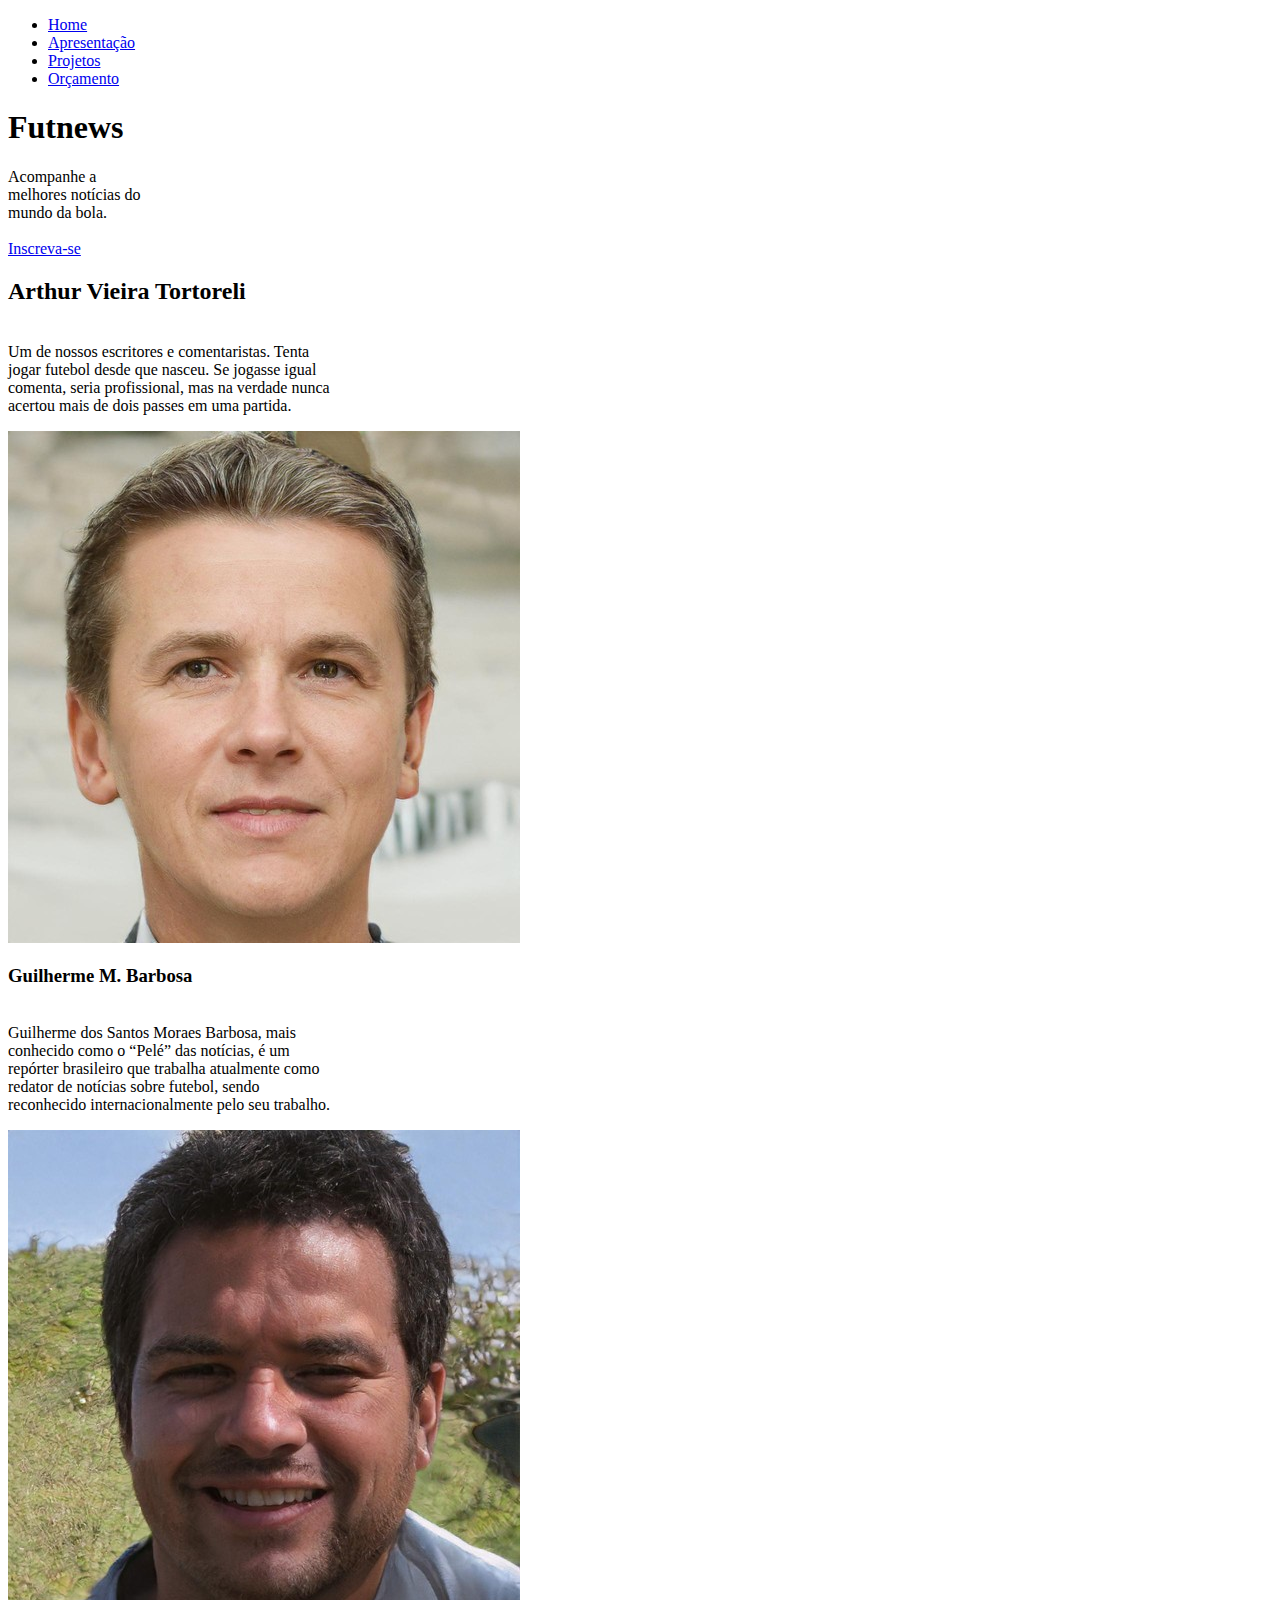
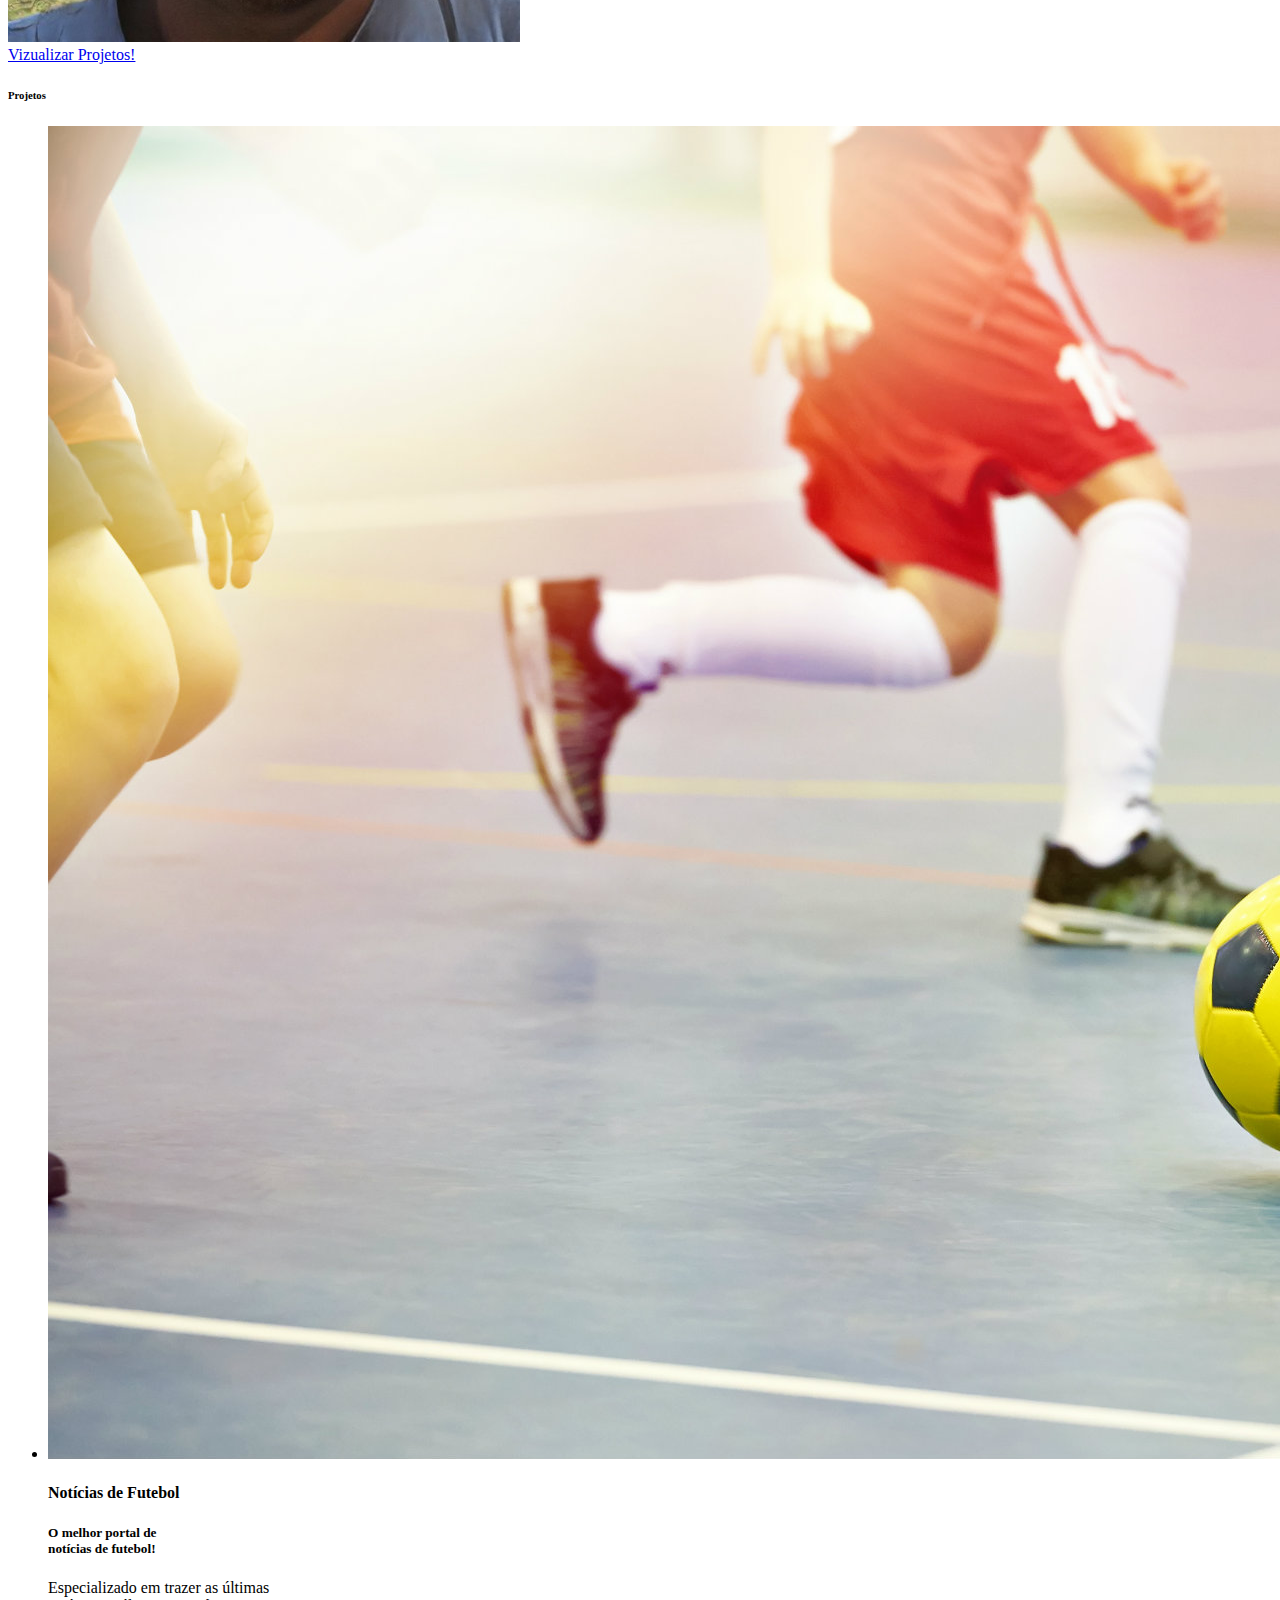
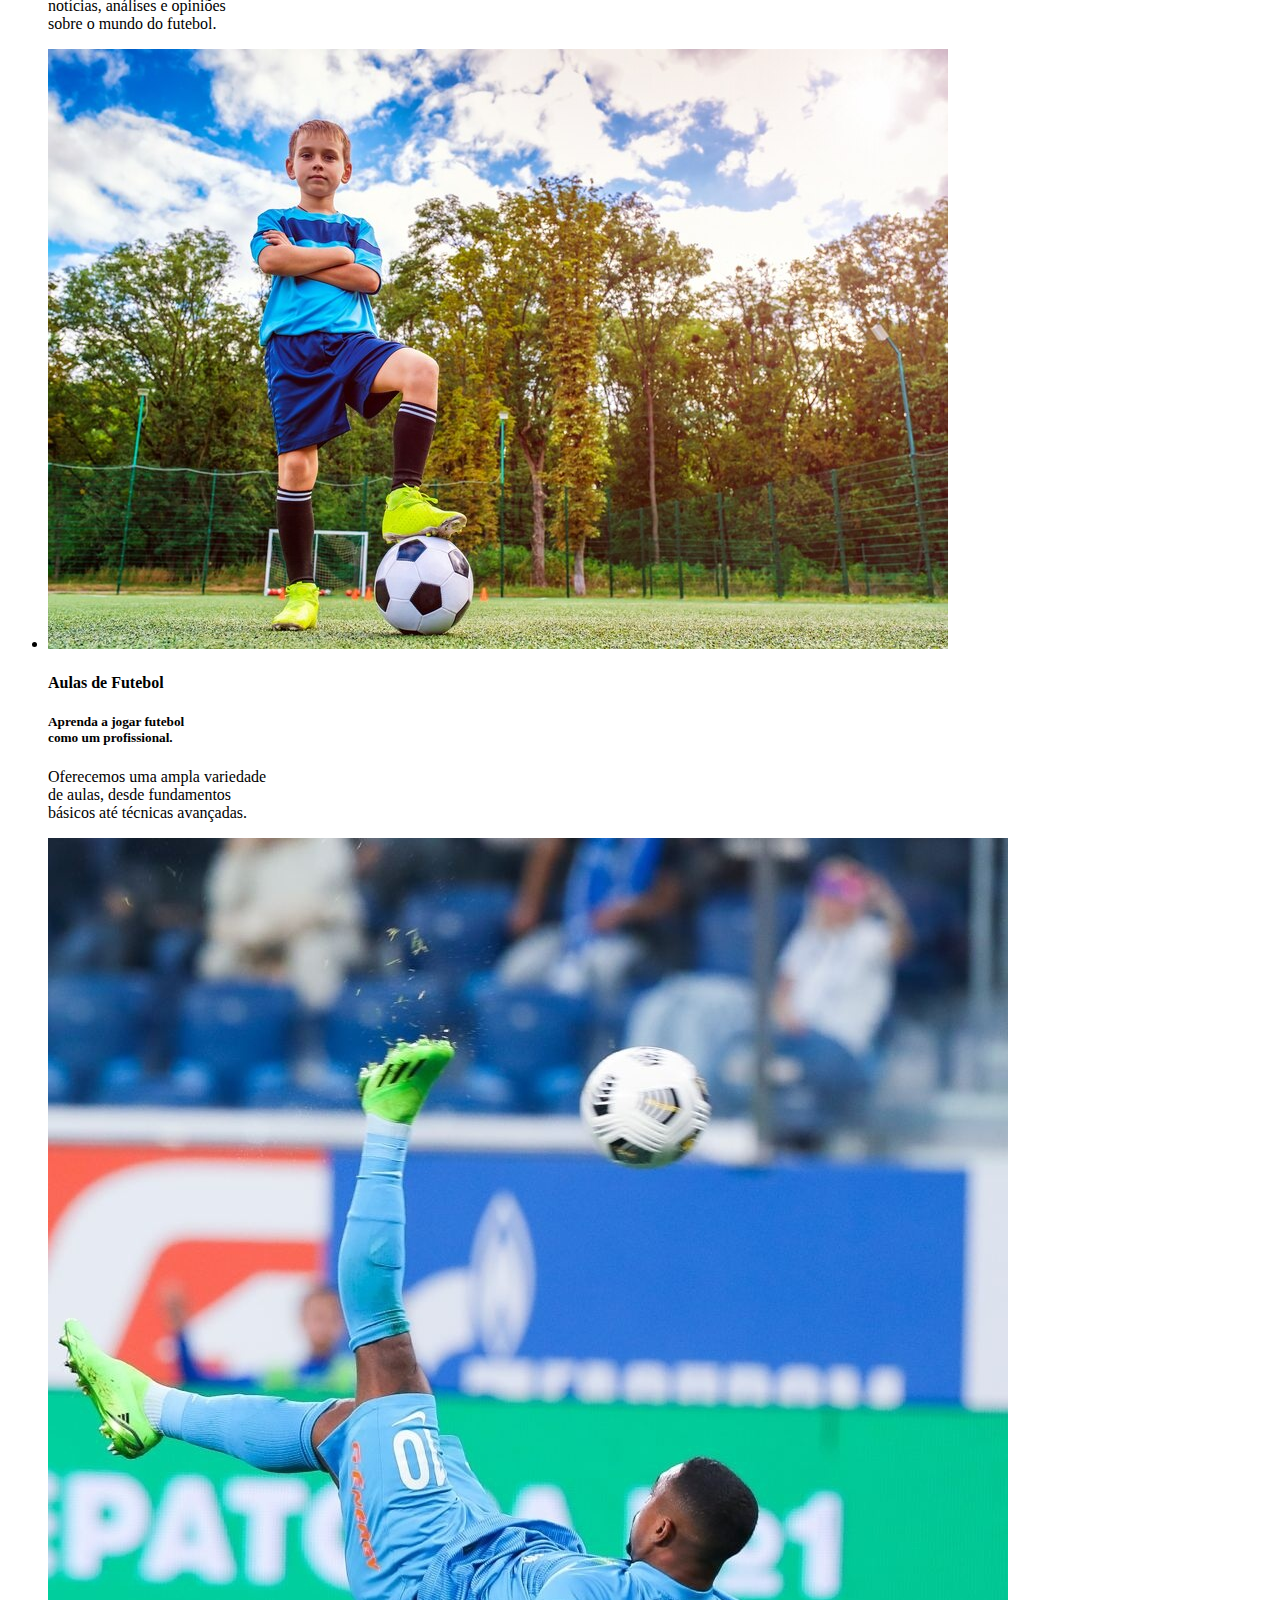
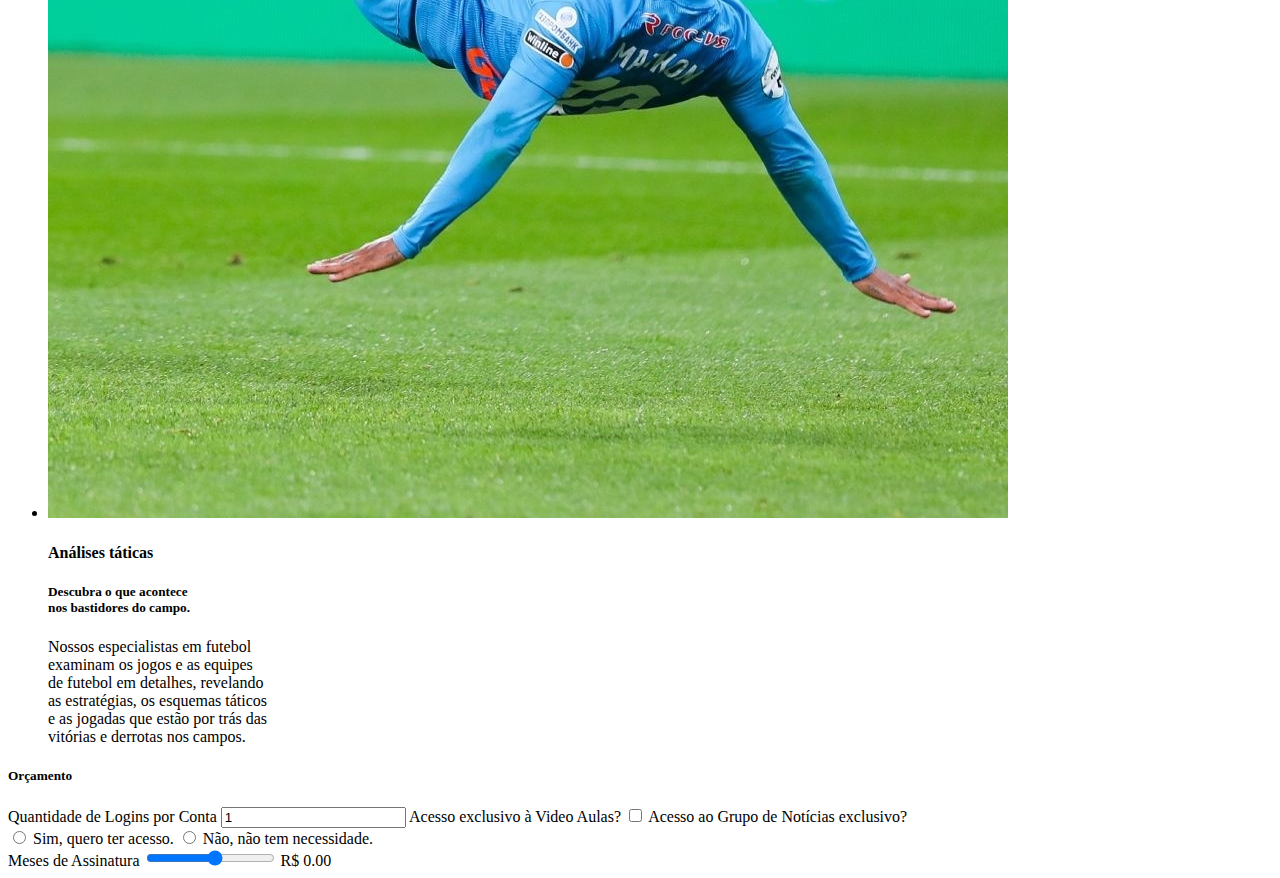
==== commit ad2778da: "ok" ====
--- a/index.html
+++ b/index.html
@@ -5,115 +5,154 @@
     <meta http-equiv="X-UA-Compatible" content="IE=edge">
     <meta name="viewport" content="width=device-width, initial-scale=1.0">
     <title>Futnews</title>
-    <link rel="stylesheet" href="./assets/css/style.css"/>
+    <link rel= "stylesheet" href="./assets/CSS/style.css">
     <link rel="stylesheet" href="https://cdnjs.cloudflare.com/ajax/libs/font-awesome/6.4.0/css/all.min.css" integrity="sha512-iecdLmaskl7CVkqkXNQ/ZH/XLlvWZOJyj7Yy7tcenmpD1ypASozpmT/E0iPtmFIB46ZmdtAc9eNBvH0H/ZpiBw==" crossorigin="anonymous" referrerpolicy="no-referrer" />
+
 </head>
+
     <body>
 
-        <div class="hamburguer">
-            <div class="linha"></div>
-            <div class="linha"></div>
-            <div class="linha"></div>
-        </div>
-
-        <nav class="menu">
-            <ul>
+        <nav>
+            <div id="hamburguer">
+                <div class="linha"></div>
+                <div class="linha"></div>
+                <div class="linha"></div>
+            </div>
+    
+            <ul id="menu">
                 <li>
-                    <a href="#">
+                    <a href="#secao-home">
                         <i class="fa-solid fa-house"></i>
                         Home
                     </a>
                 </li>
-                <li><a href="#">Apresentação</a></li>
-                <li><a href="#">Projetos</a></li>
-                <li><a href="#">Orçamento</a></li>
+                <li>
+                    <a href="#secao-apresentacao">
+                        <i class="fa-solid fa-user"></i>
+                        Apresentação
+                    </a>
+                </li>
+                <li>
+                    <a href="#secao-projetos">
+                        <i class="fa-solid fa-code"></i>
+                        Projetos
+                    </a>
+                </li>
+                <li>
+                    <a href="#secao-orcamento">
+                        <i class="fa-solid fa-money-bill"></i>
+                        Orçamento
+                    </a>
+                </li>
             </ul>
         </nav>
 
-        <header>
-            <h1> Melhores notícias de futebol </h1>
-            <span> Acompanhe a melhores notícias do mundo da bola. </span>
+        <header id="secao-home">
+            <h1> Futnews </h1>
+            <span> Acompanhe a<br>melhores notícias do<br>mundo da bola.<br><br> </span>
             <a href="#secao-apresentacao" class="botao">Inscreva-se</a> 
         </header>
+        
+        <section id="secao-apresentacao">
+            <div id="perfil_texto">
+                    <div id="texto-apresentacao">
+                        <h2> Arthur Vieira Tortoreli </h2>
+                        <p> <br>Um de nossos escritores e comentaristas. Tenta<br>
+                            jogar futebol desde que nasceu. Se jogasse igual<br>
+                            comenta, seria profissional, mas na verdade nunca<br>
+                            acertou mais de dois passes em uma partida.</p>
+                        </div>
+                        <img class="perfil large-only" src="./assets/images/Arthur.jpg" alt="perfil_arthur">
+                    </div>
+                    <div id="perfil_texto">
+                        <div>
+                    <h3> Guilherme M. Barbosa </h3>
+                    <p> <br>Guilherme dos Santos Moraes Barbosa, mais<br>
+                        conhecido como o “Pelé” das notícias, é um<br>
+                        repórter brasileiro que trabalha atualmente como<br>
+                        redator de notícias sobre futebol, sendo<br>
+                        reconhecido internacionalmente pelo seu trabalho.</p>
+                    </div>
+                <img class="perfil large-only" src="./assets/images/guilherme.jpg" alt="perfil_gui">
+                </div>
+                <a href="#secao-projetos" class="botao-projetos">Vizualizar Projetos!</a>
+            </section>
 
+            <section id="secao-projetos">
+            <div id="projetos_texto">
+                <h6>
+                    Projetos
+                </h6>
+                
+                <ul>
+                    <li class="card">
+                        <div class="card-image"><img src="./assets/images/atividades-recreativas.jpg" alt="meninos_jogando"></div>
+                        <div class="card-info">
+                            <h4>Notícias de Futebol</h4>
+                            <h5>O melhor portal de<br>
+                                notícias de futebol!</h5>
+                                <p>Especializado em trazer as últimas <br>
+                                    notícias, análises e opiniões<br>
+                                    sobre o mundo do futebol.</p>
+                                </div>
+                            </li>
+                            <li class="card">
+                                <div class="card-image"><img src="./assets/images/crianca-em-roupas-esportivas.jpg" alt="criança_marrenta"></div>
+                        <div class="card-info">
+                            <h4>Aulas de Futebol</h4>
+                            <h5>Aprenda a jogar futebol<br>
+                                como um profissional.</h5>
+                                <p>Oferecemos uma ampla variedade<br>
+                                    de aulas, desde fundamentos<br>
+                                    básicos até técnicas avançadas.</p>
+                                </div>
+                            </li>
+                    <li class="card">
+                        <div class="card-image"><img src="./assets/images/malcom-acerta-bicicleta.jpg" alt="bicicleta"></div>
+                        <div class="card-info">
+                            <h4>Análises táticas</h4>
+                            <h5>Descubra o que acontece<br>
+                                nos bastidores do campo.</h5>
+                                <p>Nossos especialistas em futebol<br>
+                                examinam os jogos e as equipes<br>
+                                de futebol em detalhes, revelando<br>
+                                as estratégias, os esquemas táticos<br>
+                                e as jogadas que estão por trás das<br>
+                                vitórias e derrotas nos campos.</p>
+                        </div>
+                    </li>
+                </ul>
+            </div>
+            </section>
+        
+            <section id="secao-orcamento">
+                <h5>Orçamento</h5>
+                <form action="">
+                    
+                    <label for="qtde">Quantidade de Logins por Conta</label>
+                    <input type="number" id="qtde" min="1" value="1">
+                    
+                    <label for="js">Acesso exclusivo à Video Aulas?</label>
+                    <input type="checkbox" id="js">
+                    
+                    <label for="layout">Acesso ao Grupo de Notícias exclusivo?</label>
+                    <div>
+                        <input type="radio" id="layout_sim" name="layout">
+                        <label for="layout_sim">Sim, quero ter acesso.</label>
+                        
+                        <input type="radio" id="layout_nao" name="layout">
+                        <label for="layout_nao">Não, não tem necessidade.</label>
+                    </div>
 
-        <section id="secao-apresentacao">
-            <img
-                class="avatar large-only"
-                src="https://github.com/ArthurTortoreli.png" 
-                alt="Foto do Rony rustico comemorando">
+                    <label for="prazo" id="label_prazo">Meses de Assinatura</label>
+                    <input type="range" id="prazo" min="1" max="12">
+                    
+                    <output id="output">R$ 0.00</output>
+                </form>
+            </section>
             
-            <div id="texto-apresentacao">
-                <h2>Arthur Vieira Tortoreli</h2>
-                <p> Um de nossos escritores e comentaristas. Tenta
-                    jogar futebol desde que nasceu. Se jogasse igual
-                    comenta, seria profissional, mas na verdade nunca
-                    acertou mais de dois passes em uma partida.</p>
-            </div>
-        </section>
-
-        <section id="secao-projetos">
-            <ul>
-                <li class="card">
-                    <div class="card-image">
-                        <img src="assets/images/EscolinhaDeFutebol.PNG" alt="Meninos disputando uma bola de futebol">
-                    </div>
-                    <div class="card-info">
-                        <h3>Escolinha de Futebol</h3>
-                        <h4>Seg a Seg</h4>
-                        <p>(11) 11111-1111</p>
-                    </div>
-                </li>
-                <li class="card">
-                    <div class="card-image">
-                        <img src="assets/images/MeninoComABola.PNG" alt="">
-                    </div>
-                    <div class="card-info">
-                        <h3></h3>
-                        <h4></h4>
-                        <p></p>
-                    </div>
-                </li>
-                <li class="card">
-                    <div class="card-image">
-                        <img src="assets/images/Bicycle.PNG" alt="">
-                    </div>
-                    <div class="card-info">
-                        <h3></h3>
-                        <h4></h4>
-                        <p></p>
-                    </div>
-                </li>
-            </ul>
-        </section>
-
-        <section id="secao-orcamento">
-            <form action="">
-                <h3>Orçamento</h3>
-
-                <label for="qtde">Quantidade de Páginas</label>
-                <input type="number" id="qtde" min="1" value="1">
-
-                <label for="js">Precisa de JS?</label>
-                <input type="checkbox" id="js">
-
-                <label for="layout">Precisa de Layout?</label>
-                <div>
-                    <input type="radio" id="layout_sim" name="layout">
-                    <label for="layout_sim">Sim, preciso de layout</label>
-
-                    <input type="radio" id="layout_nao" name="layout">
-                    <label for="layout_nao">Não, já tenho o layout</label>
-                </div>
-
-                <label for="prazo" id="label_prazo">Prazo</label>
-                <input type="range" id="prazo" min="1" max="10">
-
-                <output id="output">R$ 100,00</output>
-            </form>
-        </section>
-
         <script src="./assets/js/script.js"></script>
         <script src="./assets/js/menu.js"></script>
-    </body>
-</html>+        </body>
+
+        </html>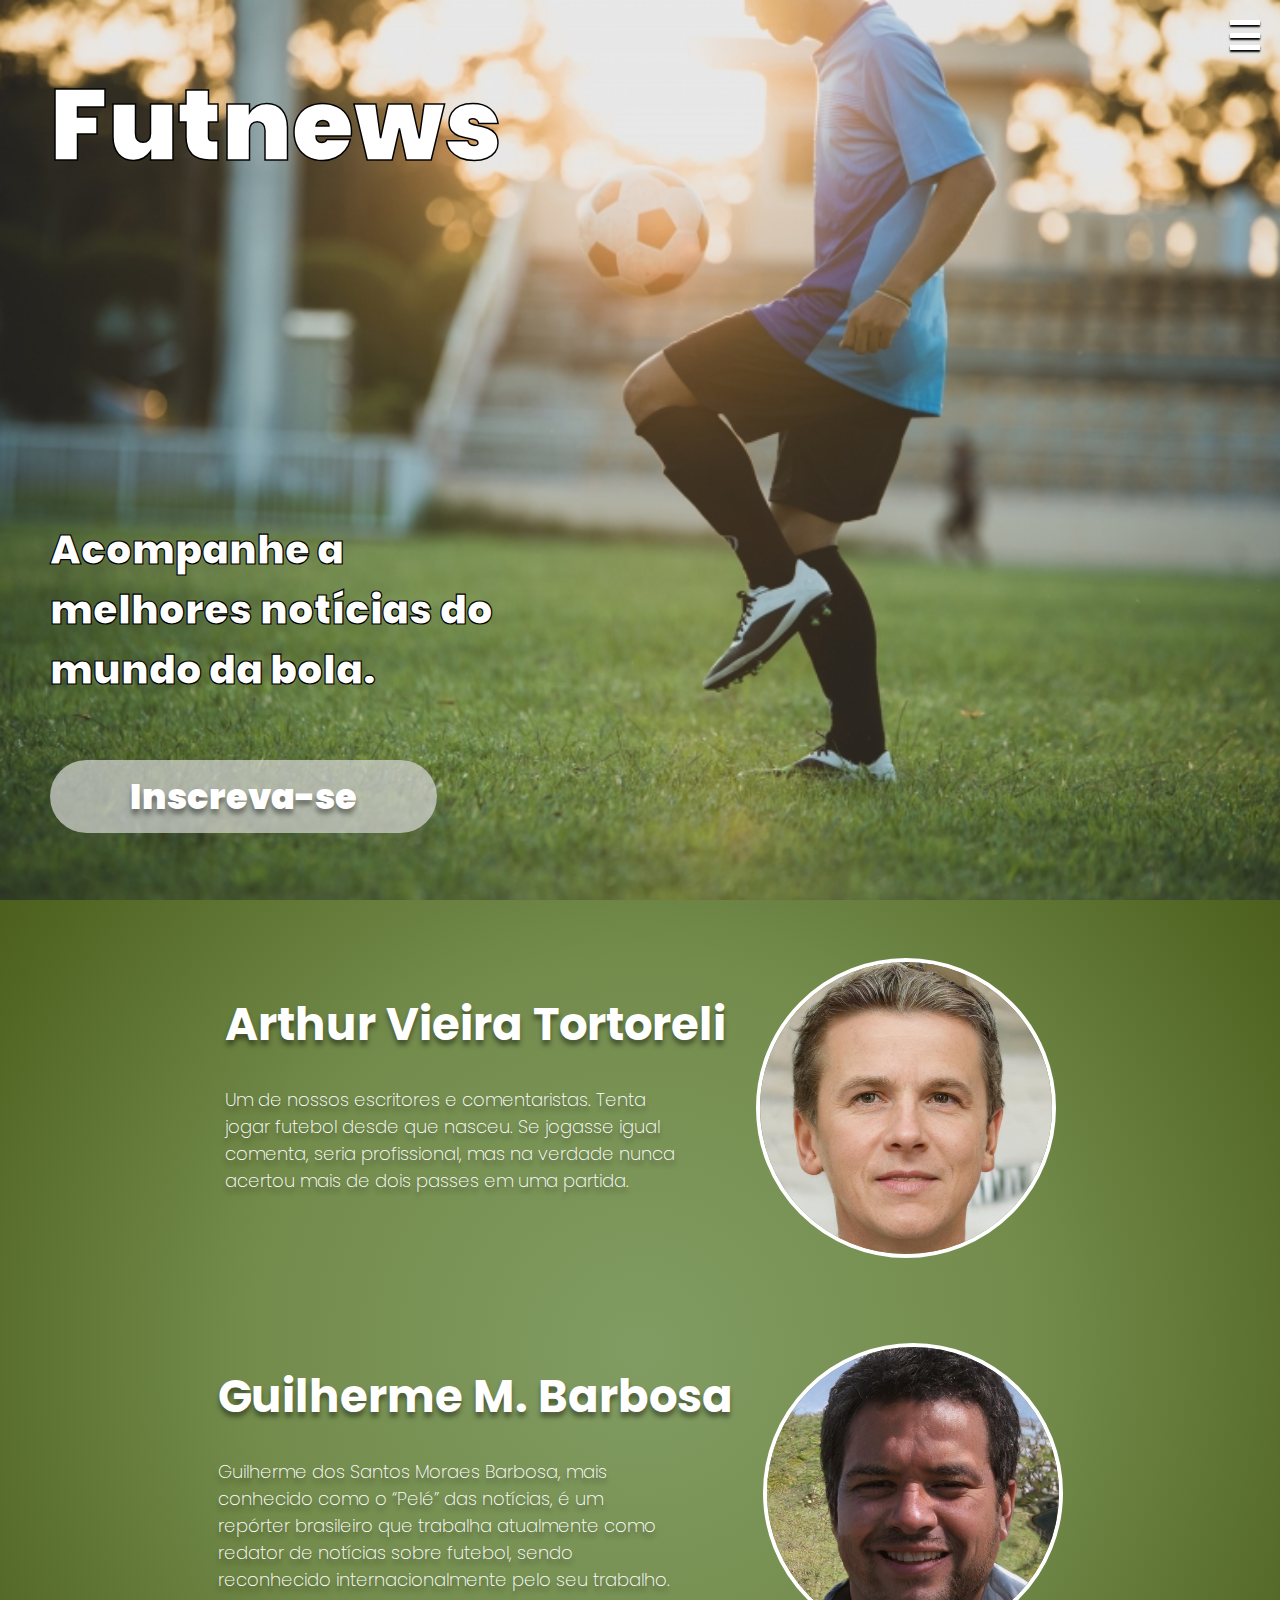
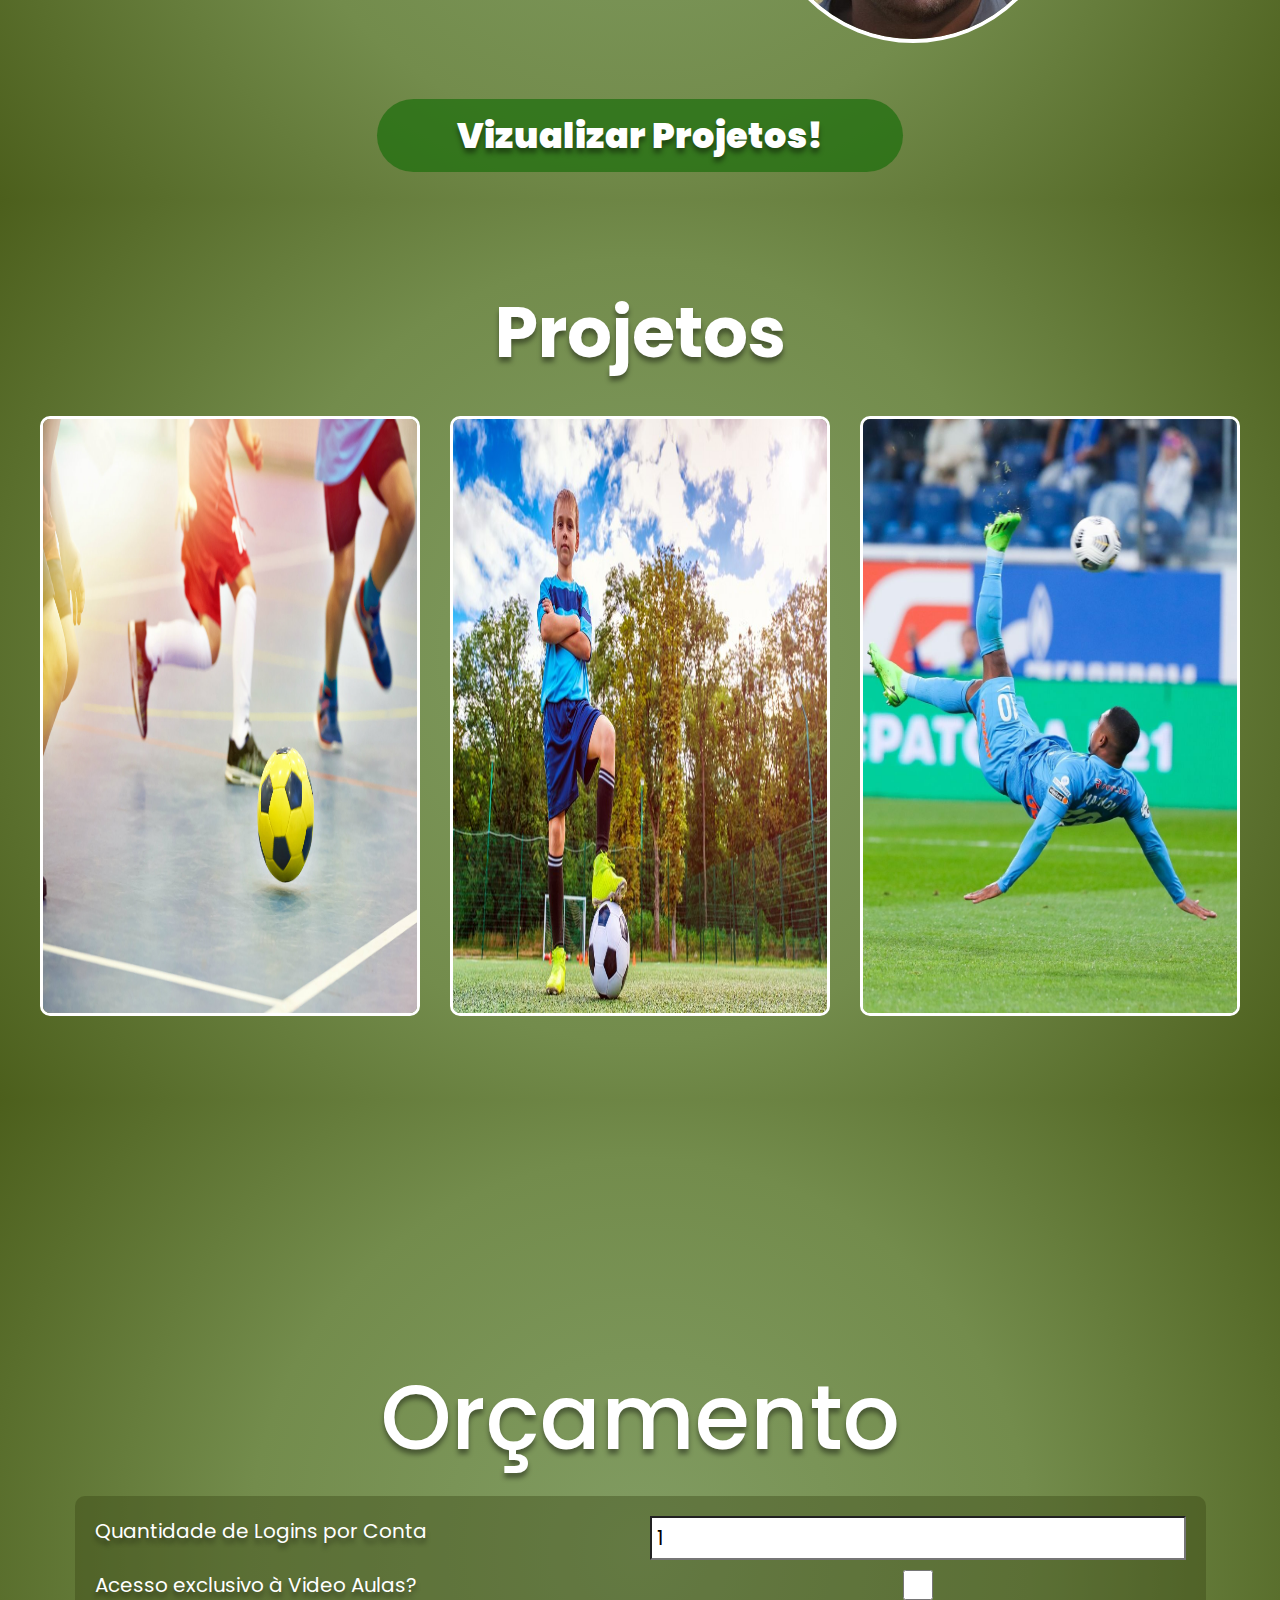
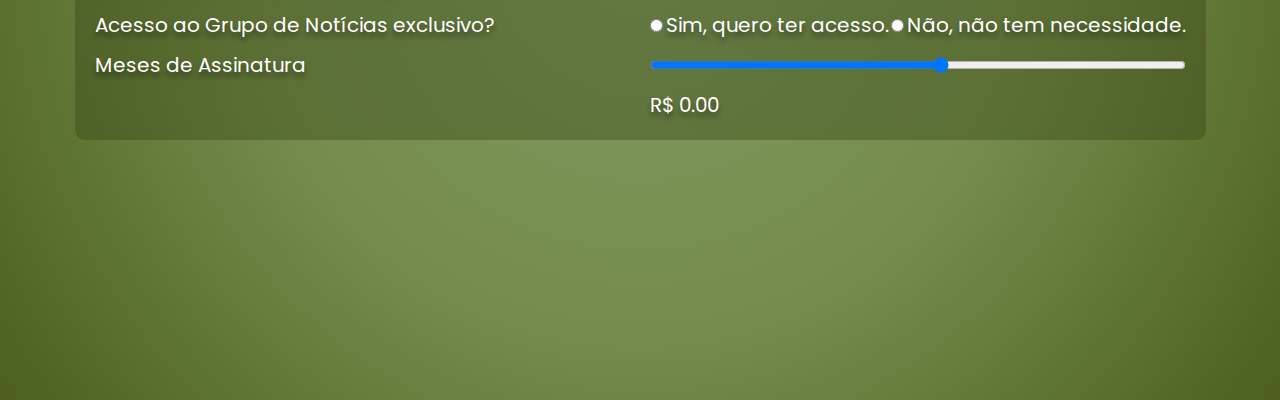
==== commit 536d9dee: "ok" ====
--- a/index.html
+++ b/index.html
@@ -5,7 +5,7 @@
     <meta http-equiv="X-UA-Compatible" content="IE=edge">
     <meta name="viewport" content="width=device-width, initial-scale=1.0">
     <title>Futnews</title>
-    <link rel= "stylesheet" href="./assets/CSS/style.css">
+    <link rel= "stylesheet" href="./assets/css/style.css">
     <link rel="stylesheet" href="https://cdnjs.cloudflare.com/ajax/libs/font-awesome/6.4.0/css/all.min.css" integrity="sha512-iecdLmaskl7CVkqkXNQ/ZH/XLlvWZOJyj7Yy7tcenmpD1ypASozpmT/E0iPtmFIB46ZmdtAc9eNBvH0H/ZpiBw==" crossorigin="anonymous" referrerpolicy="no-referrer" />
 
 </head>
@@ -153,6 +153,6 @@
             
         <script src="./assets/js/script.js"></script>
         <script src="./assets/js/menu.js"></script>
-        </body>
+    </body>
 
-        </html>+</html>--- a/assets/css/style.css
+++ b/assets/css/style.css
@@ -0,0 +1,338 @@
+@import url('https://fonts.googleapis.com/css2?family=Poppins:wght@900&display=swap');
+@import url('https://fonts.googleapis.com/css2?family=Montserrat:wght@500&display=swap');
+@import url('https://fonts.googleapis.com/css2?family=Inter:wght@600;700&display=swap');
+@import url('https://fonts.googleapis.com/css2?family=Poppins:wght@500&display=swap');
+@import url('https://fonts.googleapis.com/css2?family=Poppins:wght@200&display=swap');
+
+* {
+    margin: 0;
+    padding: 0;
+    box-sizing: border-box;
+}
+
+:root{
+    font-size: 62.5%; /*10px / 16px*/
+    --font-header: 'Poppins';
+    --font-apresentacao: 'Inter';
+    --color-textdefault: 'black';
+}
+
+html{
+    scroll-behavior: smooth;
+}
+
+#hamburguer{
+    display: flex;
+    justify-content: space-between;
+    flex-direction: column;
+    height: 3rem;
+    width: 3rem;
+    position: fixed;
+    top: 2rem;
+    right: 2rem;
+    cursor: pointer;
+    z-index: 11;
+}
+
+#hamburguer .linha{
+    width: 100%;
+    height: .5rem;
+    background-color: #FFF;
+    box-shadow: 0 .2rem .2rem #000;
+} 
+
+nav ul {
+    display: flex;
+    flex-direction: column;
+    justify-content: center;
+    align-items: center;
+    gap: 1rem;
+    position: fixed;
+    right: -20rem;
+    background-color: rgba(53, 66, 19, 0.85);
+    height: 100vh;
+    width: 20rem;
+    z-index: 10;
+    transition: right 1s;
+}
+
+#menu li {
+    list-style: none;
+}
+
+#menu a{
+    font-family: Poppins;
+    font-weight: 600;
+    font-size: 2rem;
+    color: white;
+    text-decoration: none;
+    text-shadow: 0 0.5rem 0.5rem #00000067;
+}
+
+#menu a:hover{
+    color: rgba(255, 255, 255, 0.60);
+}
+
+.menu-show{
+    right: 0;
+}
+
+header {
+    display: flex;
+    flex-direction: column;
+    height: 100vh;
+    background-image: url(../images/futebol-no-conceito-de-sucesso-do-objetivo.jpg);
+    background-size: cover;
+    color: #FFF;
+    padding: 5rem 5rem;
+    align-items: flex-start;
+}
+
+
+h1 {
+    font-family: var(--font-header);
+    font-weight: 900;
+    font-size: clamp(7rem,8vw,10rem);
+    color: rgb(255, 255, 255);
+    -webkit-text-stroke: 0.15rem rgb(0, 0, 0);
+    margin-bottom: 32rem;
+}
+
+span {
+    font-family: var(--font-header);
+    font-size: 4rem;
+    font-weight: 900;
+    color: rgb(255, 255, 255);
+    -webkit-text-stroke: 0.12rem black;
+}
+
+.botao {
+    padding: 1.0rem 8.0rem;
+    background: #d9d9d9b3;
+    border-radius: 4rem;
+    font-family: var(--font-header);
+    font-size: 3.5rem;
+    font-weight: 900;
+    color: #FFF;
+    text-shadow: 0 0.5rem 0.5rem #00000067;
+    text-decoration: none;
+}
+
+.botao-projetos {
+    padding: 1.0rem 8.0rem;
+    background: #1b6e0bb3;
+    border-radius: 4rem;
+    font-family: var(--font-header);
+    font-weight: 900;
+    font-size: 3.5rem;
+    color: #FFF;
+    text-shadow: 0 0.5rem 0.5rem #00000067;
+    text-decoration: none;
+}
+
+h2 {
+    font-family: Poppins;
+    font-weight: 700;
+    font-size: 4.5rem;
+    color: white;
+    text-shadow: 0 0.5rem 0.5rem #00000067;
+}
+
+p {   
+    font-family: Poppins;
+    font-weight: 200;
+    font-size: 1.8rem;
+    color: white;
+    text-shadow: 0 0.5rem 0.5rem #00000067;
+}
+
+h3 {
+    font-family: Poppins;
+    font-weight: 700;
+    font-size: 4.5rem;
+    color: white;
+    text-shadow: 0 0.5rem 0.5rem #00000067;
+}
+
+h4 {
+    font-family: Poppins;
+    font-weight: 700;
+    font-size: 3.2rem;
+    color: white;
+    text-shadow: 0 0.5rem 0.5rem #00000067;
+}
+
+h5 {
+    font-family: Poppins;
+    font-weight: 500;
+    font-size: 2rem;
+    color: white;
+    text-shadow: 0 0.5rem 0.5rem #00000067;
+}
+
+h6 {
+    font-family: Poppins;
+    font-weight: 700;
+    font-size: 7rem;
+    color: white;
+    text-shadow: 0 0.5rem 0.5rem #00000067;
+}
+
+.perfil {
+    margin-top: 3rem;
+    width: 30rem;
+    height: 30rem;
+    border-radius: 50rem;
+    animation: zoom 1s;
+    border: white solid 4px;
+}
+
+@keyframes zoom{
+    0%{
+        transform: scale(1.2);
+    }
+
+    100%{
+        transform: scale(1);
+    }
+}
+
+section {
+    display: flex;
+    justify-content: space-around;
+    flex-direction: row;
+    align-items: center;
+}
+
+#texto-apresentacao {
+    display: flex;
+    flex-direction: column;
+    align-items: flex-start;
+}
+
+#secao-projetos{
+    background-image: radial-gradient(circle,rgb(129, 156, 98),rgb(115,140,76),rgb(76,95,28));
+    color: var(--color-textdefault);
+    font-size: 2rem;
+    height: 100vh;
+}
+
+#secao-projetos ul {
+    display: flex;
+    gap: 3rem;
+    list-style: none;
+    align-items: center;
+}
+
+.card{
+    position: relative;
+    cursor: pointer;
+}
+
+.card:hover .card-image{
+    opacity: .5;
+}
+
+.card:hover .card-info{
+    opacity: 1;
+    bottom: 20%;
+}
+
+.card-image img{
+    height: 60rem;
+    width: 38rem;
+    border-radius: 1rem;
+    border: white solid 3.5px;
+}
+
+.card-info{
+    position: absolute;
+    left: 3rem;
+    bottom: 0;
+    opacity: 0;
+    transition: opacity 0.5s ease-in-out, bottom 0.7s;
+}
+#secao-apresentacao {   
+    background-image: radial-gradient(circle,rgb(129, 156, 98),rgb(115,140,76),rgb(76,95,28));
+    display: flex;
+    flex-direction: column;
+    height: 100vh;
+}
+
+#perfil_texto{
+    display: flex;
+    flex-direction: row;
+    align-items: center;
+    gap: 3rem;
+}
+
+#projetos_texto{
+    display: flex;
+    flex-direction: column;
+    align-items: center;
+    gap: 3rem;
+}
+
+#secao-orcamento {  
+    display: flex;
+    flex-direction: column;
+    justify-content: center;
+    align-items: center; 
+    background-image: radial-gradient(circle,rgb(129, 156, 98),rgb(115,140,76),rgb(76,95,28));
+    height: 100vh;
+}
+
+#secao-orcamento form{   
+    padding: 2rem;
+    background-color: rgba(53, 66, 19, 0.39);
+    border-radius: 1rem;
+    display: grid;
+    grid-template-columns: repeat(2, 1fr);
+    position: relative;
+    row-gap: 1rem;
+    column-gap: 2rem;
+    text-shadow: 0 0.5rem 0.5rem #00000067;
+}
+
+#secao-orcamento h5{   
+    position: relative;
+    top: -1rem;
+    font-size: 9rem;
+    color: #FFF;
+    text-shadow: 0 0.5rem 0.5rem #00000067;
+}
+
+#secao-orcamento label{
+    font-family: Poppins;
+    font-size: 2.0rem;
+    color: #FFF;
+    text-shadow: 0 0.5rem 0.5rem #00000067;
+}
+
+#secao-orcamento output{
+    font-family: Poppins;
+    grid-column: 2;
+    font-size: 2.0rem;
+    color: #FFF;
+    text-shadow: 0 0.5rem 0.5rem #00000067;
+}
+
+input[type=number]{
+    font-family: Poppins;
+    font-size: 2.0rem;
+    padding: .5rem;
+    background-color: rgb(255, 255, 255);
+    color: rgb(0, 0, 0);
+}
+
+@media (max-width: 1200px) {
+    #secao-projetos ul {
+        flex-direction: column;
+    }    
+    .large-only{
+        display: none;
+    }
+    #secao-orcamento{
+        grid-template-columns: 1fr;
+    }
+}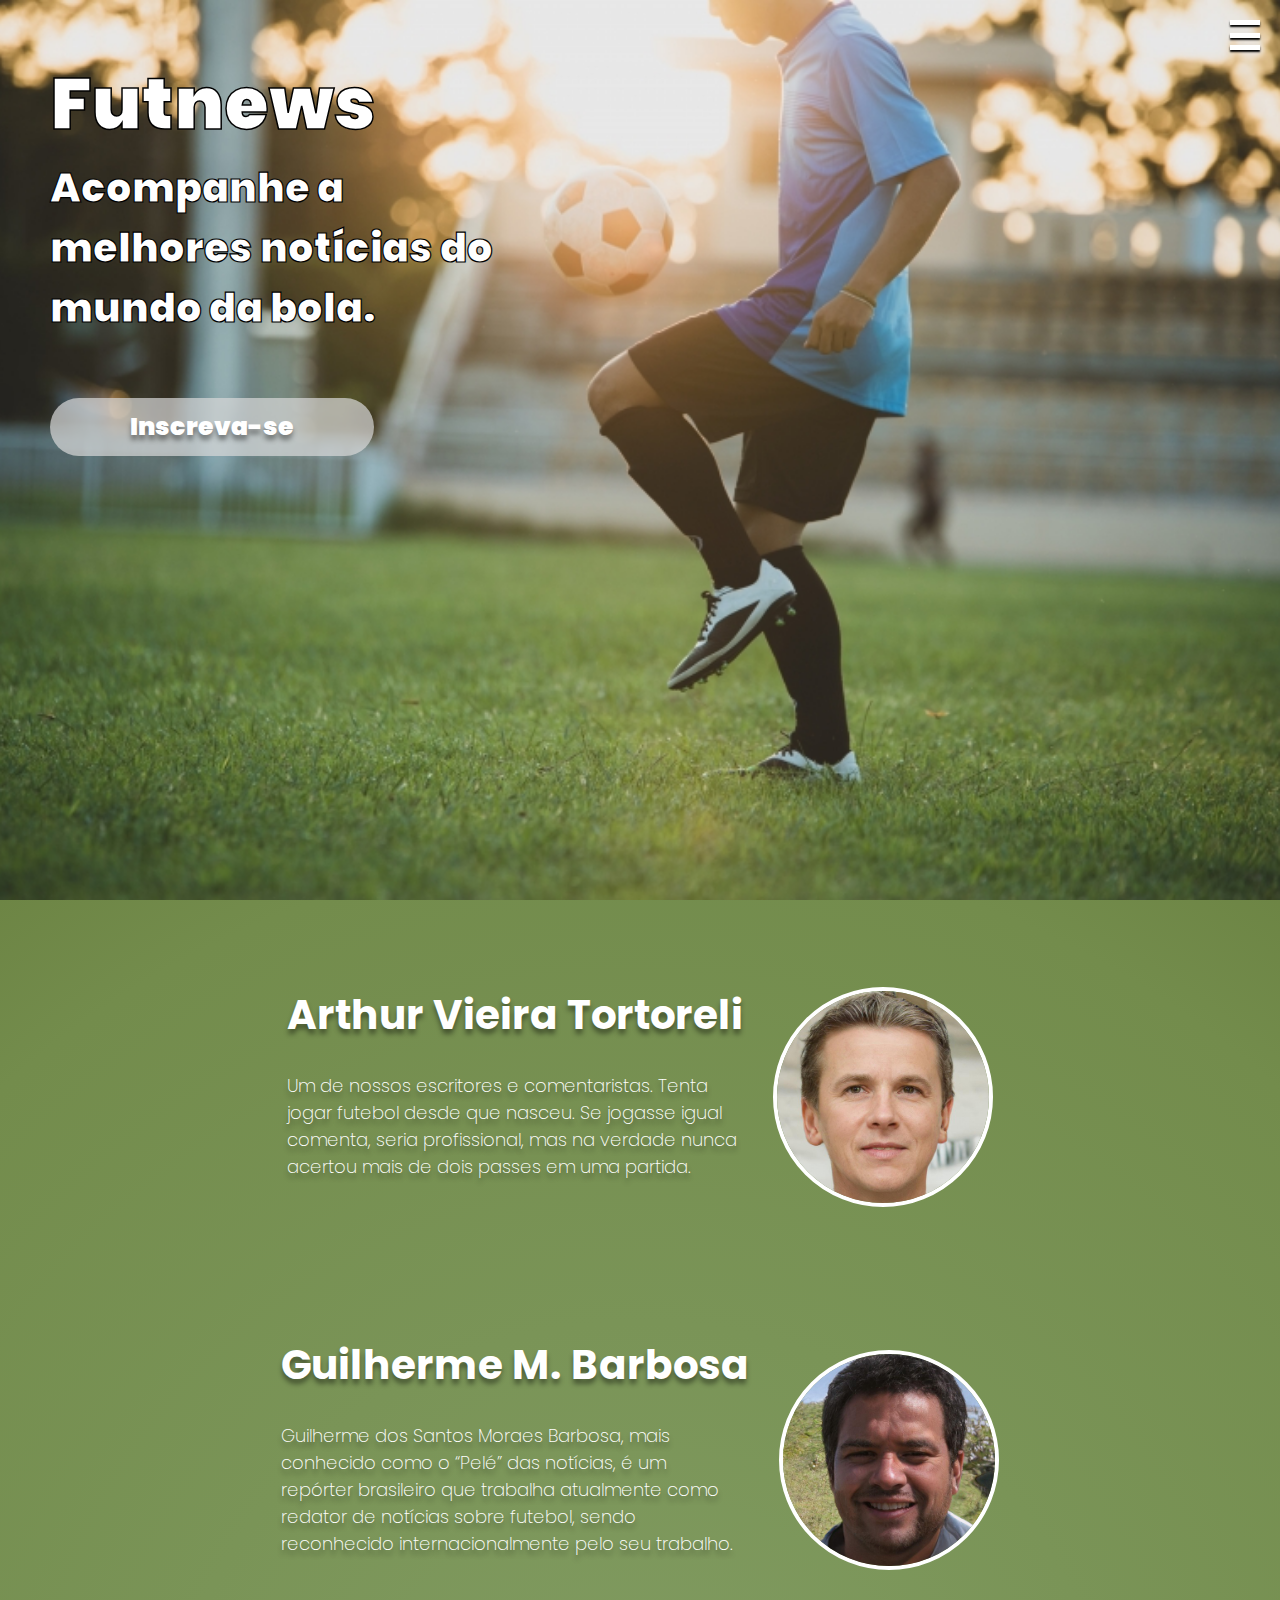
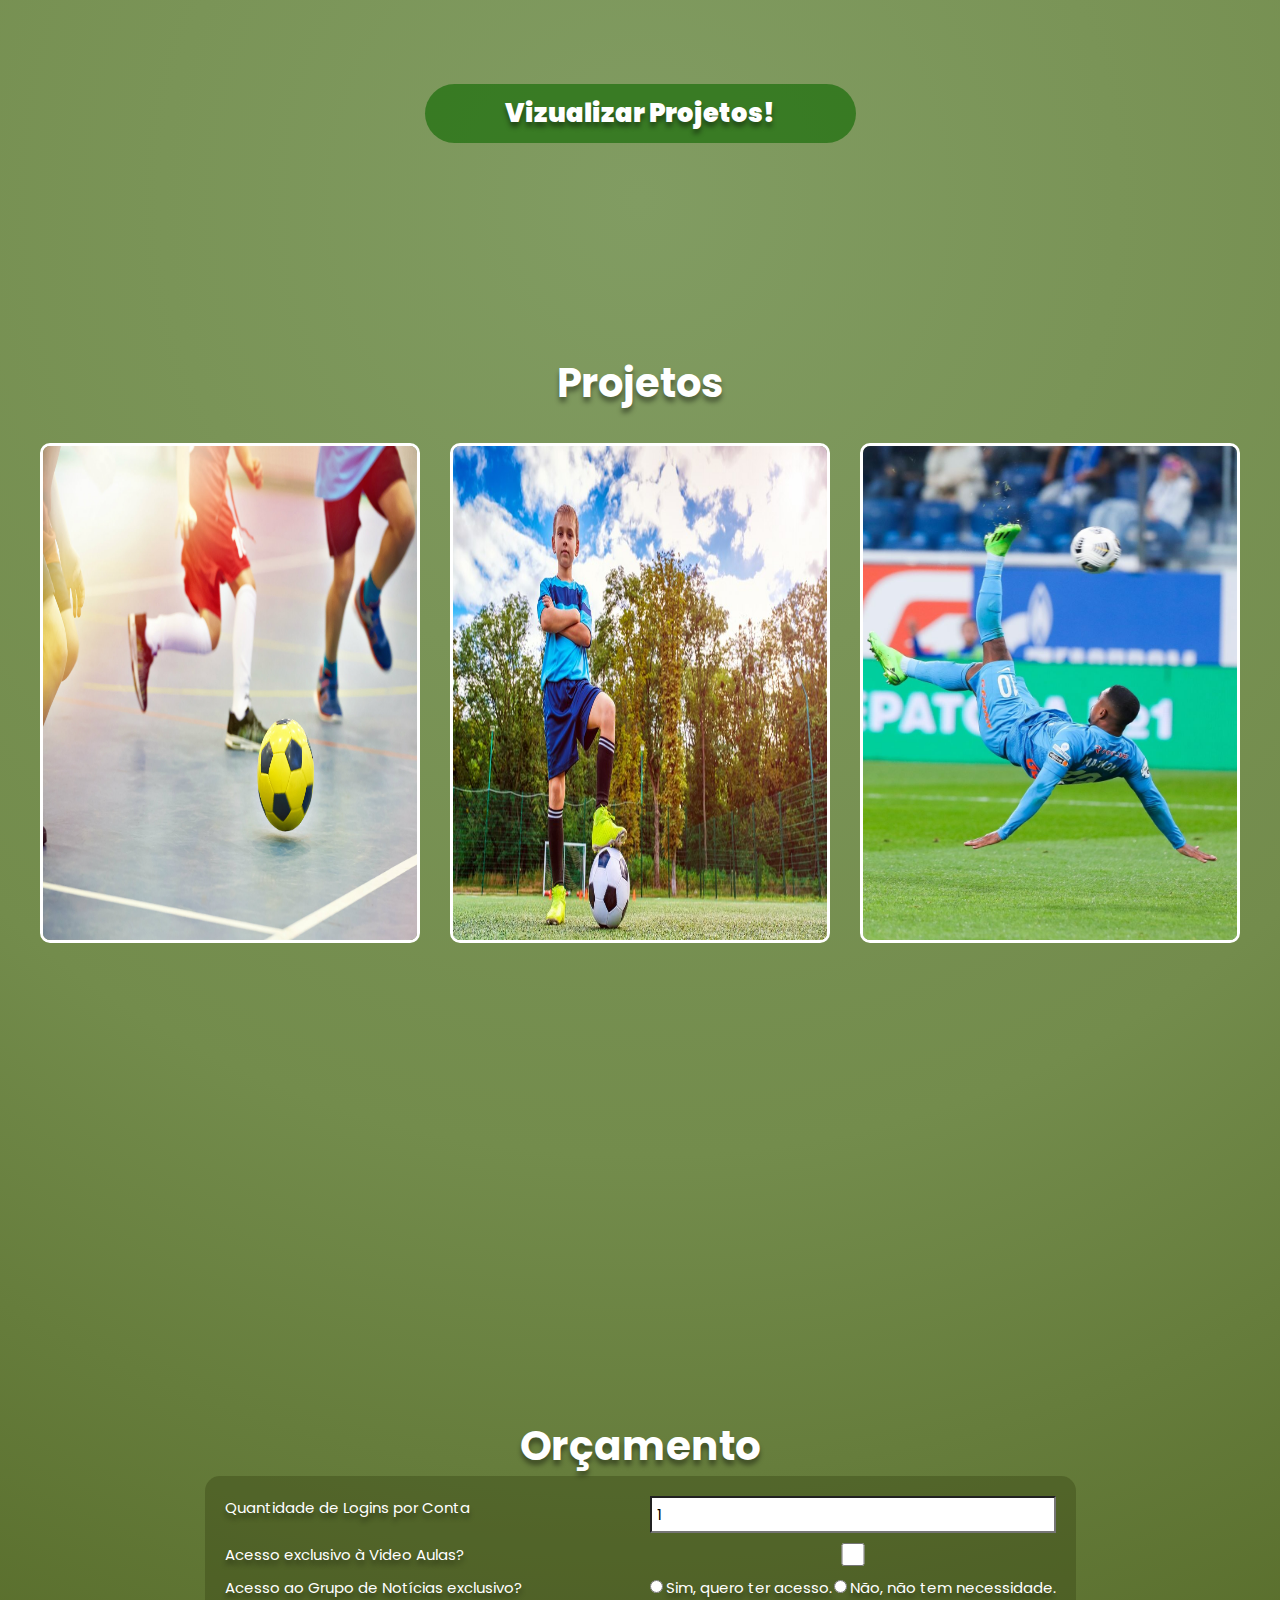
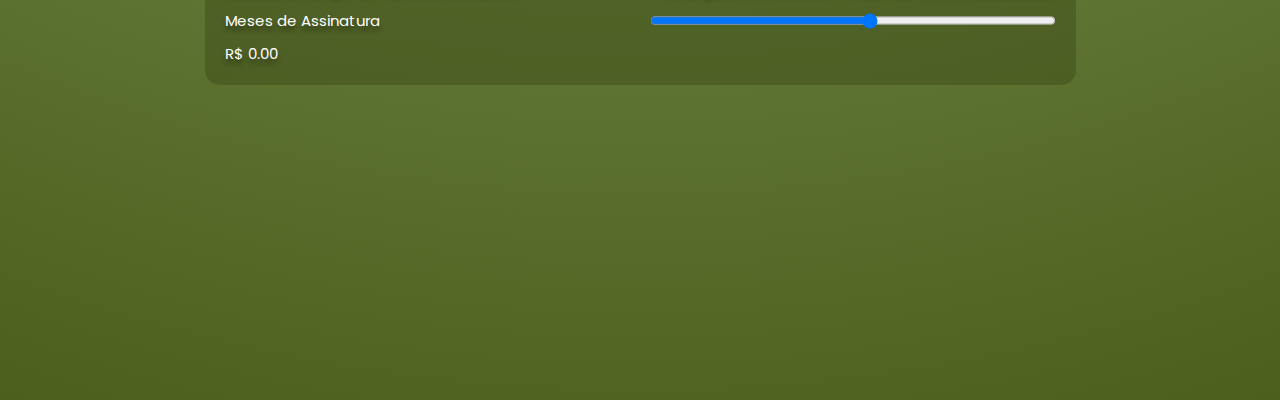
==== commit b6b0a352: "responsividade" ====
--- a/index.html
+++ b/index.html
@@ -126,7 +126,7 @@
             </section>
         
             <section id="secao-orcamento">
-                <h5>Orçamento</h5>
+                <h3>Orçamento</h3>
                 <form action="">
                     
                     <label for="qtde">Quantidade de Logins por Conta</label>
--- a/assets/css/style.css
+++ b/assets/css/style.css
@@ -19,6 +19,7 @@
 
 html{
     scroll-behavior: smooth;
+    background-image: radial-gradient(circle,rgb(129, 156, 98),rgb(115,140,76),rgb(76,95,28));
 }
 
 #hamburguer{
@@ -63,7 +64,7 @@
 #menu a{
     font-family: Poppins;
     font-weight: 600;
-    font-size: 2rem;
+    font-size: clamp(1.5rem,1.2vw,2rem);
     color: white;
     text-decoration: none;
     text-shadow: 0 0.5rem 0.5rem #00000067;
@@ -83,6 +84,8 @@
     height: 100vh;
     background-image: url(../images/futebol-no-conceito-de-sucesso-do-objetivo.jpg);
     background-size: cover;
+    background-repeat: no-repeat;
+    background-position: center center;
     color: #FFF;
     padding: 5rem 5rem;
     align-items: flex-start;
@@ -92,15 +95,14 @@
 h1 {
     font-family: var(--font-header);
     font-weight: 900;
-    font-size: clamp(7rem,8vw,10rem);
+    font-size: clamp(6rem,8vh,10rem);
     color: rgb(255, 255, 255);
     -webkit-text-stroke: 0.15rem rgb(0, 0, 0);
-    margin-bottom: 32rem;
 }
 
 span {
     font-family: var(--font-header);
-    font-size: 4rem;
+    font-size: clamp(2.5rem,4.5vh,4rem);
     font-weight: 900;
     color: rgb(255, 255, 255);
     -webkit-text-stroke: 0.12rem black;
@@ -111,7 +113,7 @@
     background: #d9d9d9b3;
     border-radius: 4rem;
     font-family: var(--font-header);
-    font-size: 3.5rem;
+    font-size: clamp(1.7rem,3.5vw,2.5rem);
     font-weight: 900;
     color: #FFF;
     text-shadow: 0 0.5rem 0.5rem #00000067;
@@ -124,7 +126,7 @@
     border-radius: 4rem;
     font-family: var(--font-header);
     font-weight: 900;
-    font-size: 3.5rem;
+    font-size: clamp(1.7rem,2vw,4.5rem);
     color: #FFF;
     text-shadow: 0 0.5rem 0.5rem #00000067;
     text-decoration: none;
@@ -133,7 +135,7 @@
 h2 {
     font-family: Poppins;
     font-weight: 700;
-    font-size: 4.5rem;
+    font-size: clamp(2.5rem,4.5vh,4.5rem);
     color: white;
     text-shadow: 0 0.5rem 0.5rem #00000067;
 }
@@ -141,7 +143,7 @@
 p {   
     font-family: Poppins;
     font-weight: 200;
-    font-size: 1.8rem;
+    font-size: clamp(1.3rem,1.8vw,1.8rem);
     color: white;
     text-shadow: 0 0.5rem 0.5rem #00000067;
 }
@@ -149,7 +151,7 @@
 h3 {
     font-family: Poppins;
     font-weight: 700;
-    font-size: 4.5rem;
+    font-size: clamp(2.5rem,4.5vh,4.5rem);
     color: white;
     text-shadow: 0 0.5rem 0.5rem #00000067;
 }
@@ -157,15 +159,7 @@
 h4 {
     font-family: Poppins;
     font-weight: 700;
-    font-size: 3.2rem;
-    color: white;
-    text-shadow: 0 0.5rem 0.5rem #00000067;
-}
-
-h5 {
-    font-family: Poppins;
-    font-weight: 500;
-    font-size: 2rem;
+    font-size: clamp(1.8rem,3.2vw,3.2rem);
     color: white;
     text-shadow: 0 0.5rem 0.5rem #00000067;
 }
@@ -173,15 +167,15 @@
 h6 {
     font-family: Poppins;
     font-weight: 700;
-    font-size: 7rem;
+    font-size: clamp(4rem,4vh,8rem);
     color: white;
     text-shadow: 0 0.5rem 0.5rem #00000067;
 }
 
 .perfil {
     margin-top: 3rem;
-    width: 30rem;
-    height: 30rem;
+    width: 22rem;
+    height: 22rem;
     border-radius: 50rem;
     animation: zoom 1s;
     border: white solid 4px;
@@ -211,7 +205,6 @@
 }
 
 #secao-projetos{
-    background-image: radial-gradient(circle,rgb(129, 156, 98),rgb(115,140,76),rgb(76,95,28));
     color: var(--color-textdefault);
     font-size: 2rem;
     height: 100vh;
@@ -239,7 +232,7 @@
 }
 
 .card-image img{
-    height: 60rem;
+    height: 50rem;
     width: 38rem;
     border-radius: 1rem;
     border: white solid 3.5px;
@@ -253,7 +246,6 @@
     transition: opacity 0.5s ease-in-out, bottom 0.7s;
 }
 #secao-apresentacao {   
-    background-image: radial-gradient(circle,rgb(129, 156, 98),rgb(115,140,76),rgb(76,95,28));
     display: flex;
     flex-direction: column;
     height: 100vh;
@@ -278,61 +270,76 @@
     flex-direction: column;
     justify-content: center;
     align-items: center; 
-    background-image: radial-gradient(circle,rgb(129, 156, 98),rgb(115,140,76),rgb(76,95,28));
-    height: 100vh;
-}
-
-#secao-orcamento form{   
+    height: 100vh;
+}
+
+#secao-orcamento form {   
     padding: 2rem;
     background-color: rgba(53, 66, 19, 0.39);
-    border-radius: 1rem;
+    border-radius: 1.5rem;
     display: grid;
-    grid-template-columns: repeat(2, 1fr);
     position: relative;
     row-gap: 1rem;
     column-gap: 2rem;
     text-shadow: 0 0.5rem 0.5rem #00000067;
-}
-
-#secao-orcamento h5{   
+    
+    /* Define duas colunas para telas maiores que 1200px */
+    grid-template-columns: repeat(2, 1fr);
+}
+
+h5{   
+    font-family: Poppins;
+    font-weight: 600;
     position: relative;
-    top: -1rem;
-    font-size: 9rem;
+    font-size: clamp(1.8rem,3vw,2.3rem);
     color: #FFF;
     text-shadow: 0 0.5rem 0.5rem #00000067;
 }
 
 #secao-orcamento label{
     font-family: Poppins;
-    font-size: 2.0rem;
+    font-size: clamp(.5rem,2vw,1.5rem);
     color: #FFF;
     text-shadow: 0 0.5rem 0.5rem #00000067;
 }
 
 #secao-orcamento output{
     font-family: Poppins;
-    grid-column: 2;
-    font-size: 2.0rem;
+    font-size: clamp(.5rem,2vw,1.5rem);
     color: #FFF;
     text-shadow: 0 0.5rem 0.5rem #00000067;
 }
 
 input[type=number]{
     font-family: Poppins;
-    font-size: 2.0rem;
+    font-size: clamp(.5rem,2vw,1.5rem);
     padding: .5rem;
     background-color: rgb(255, 255, 255);
     color: rgb(0, 0, 0);
 }
 
 @media (max-width: 1200px) {
+    #secao-projetos{
+     height: auto;   
+    }
     #secao-projetos ul {
         flex-direction: column;
     }    
     .large-only{
         display: none;
     }
-    #secao-orcamento{
+    #secao-orcamento form{
         grid-template-columns: 1fr;
-    }
-}+        width: 70%;
+    }
+    .card-image img{
+        height: 40rem;
+        width: 28rem;
+    }
+    .card-info{
+        left: 2rem;
+    }
+    nav ul {
+        width: 15rem;
+    }
+}
